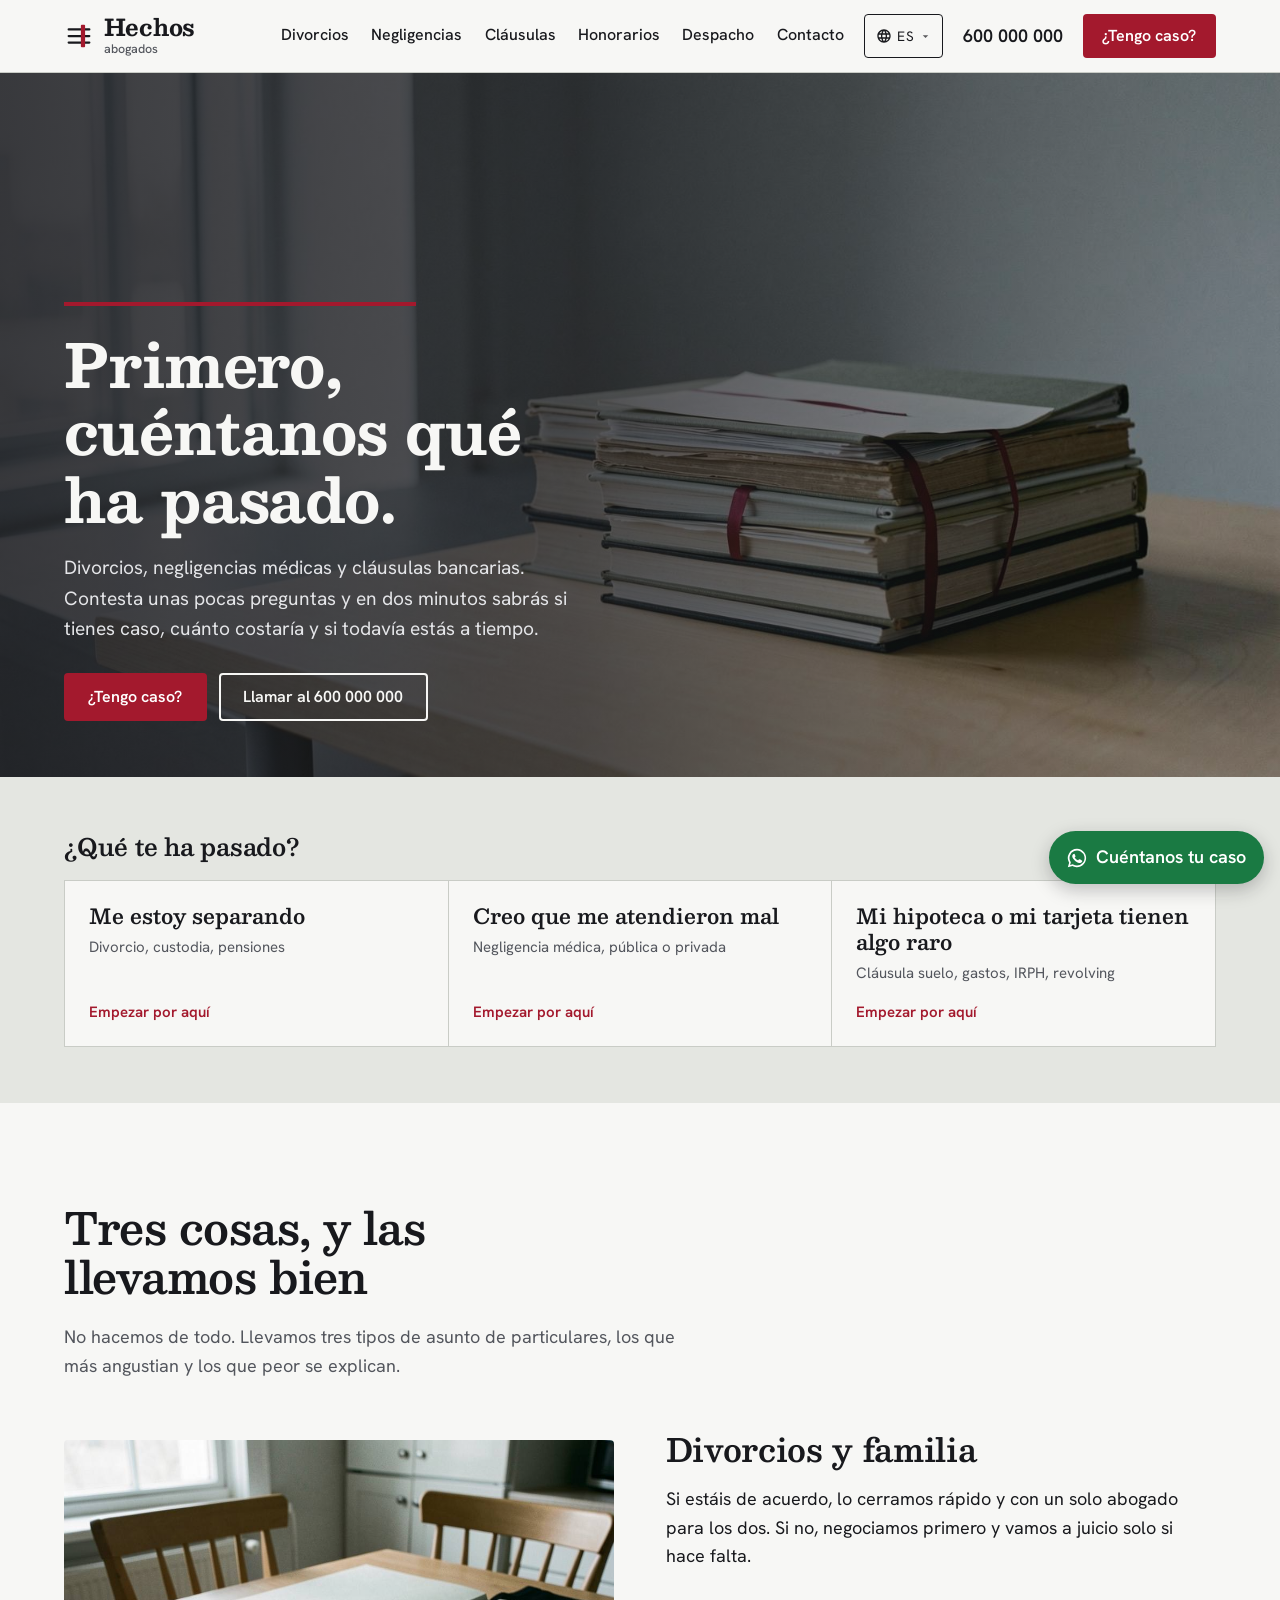
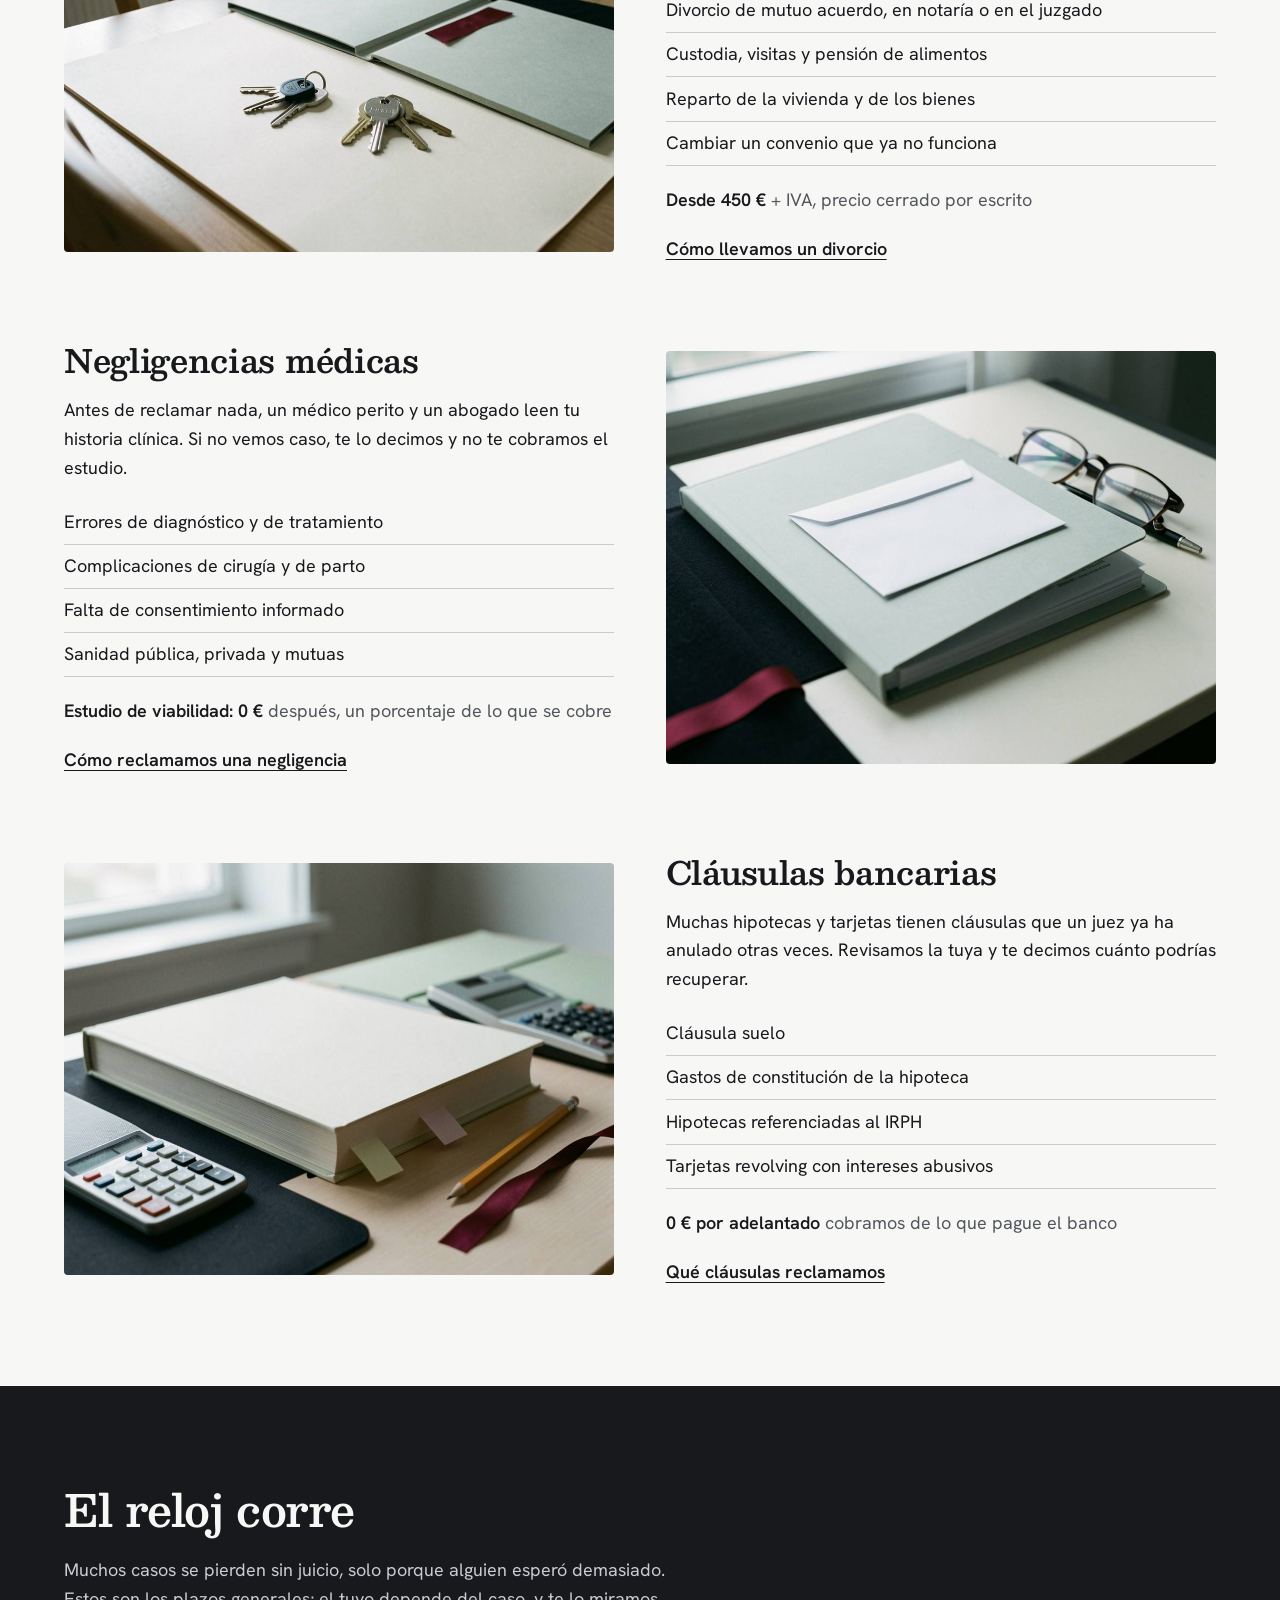
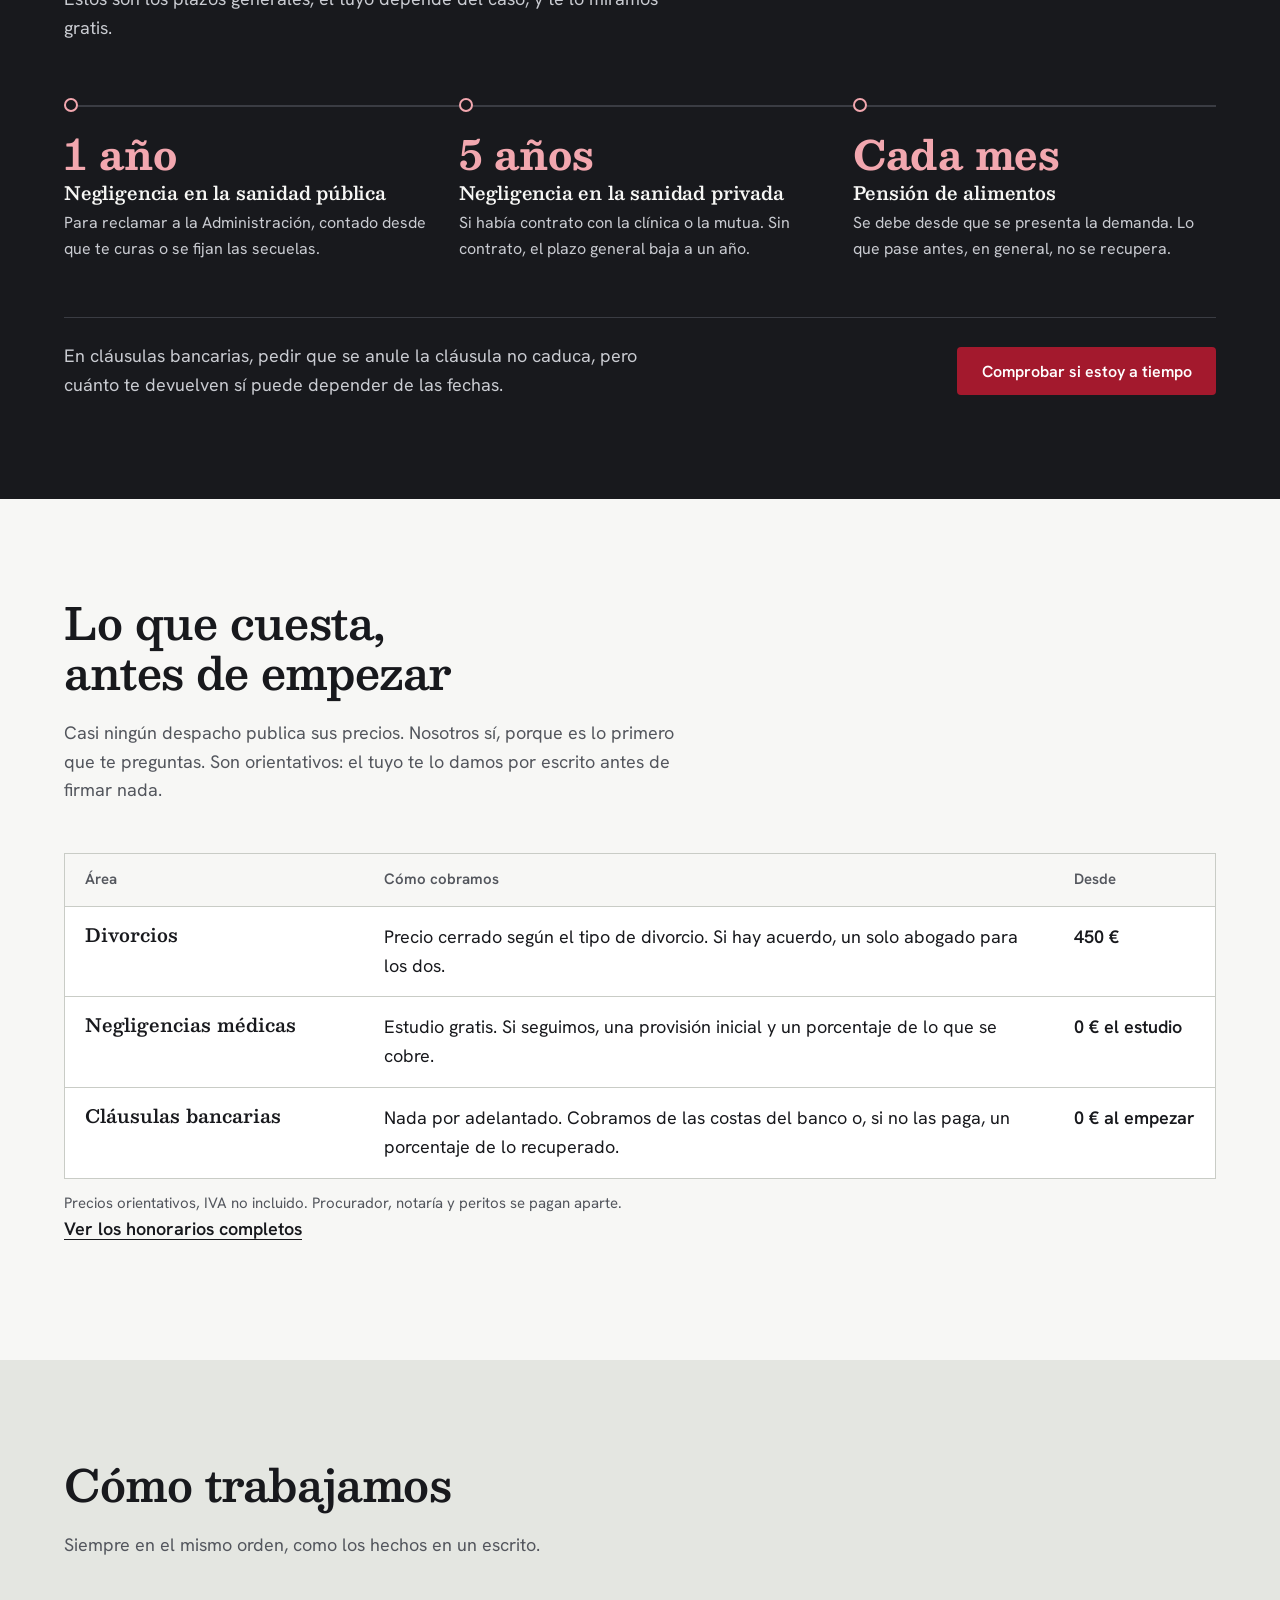
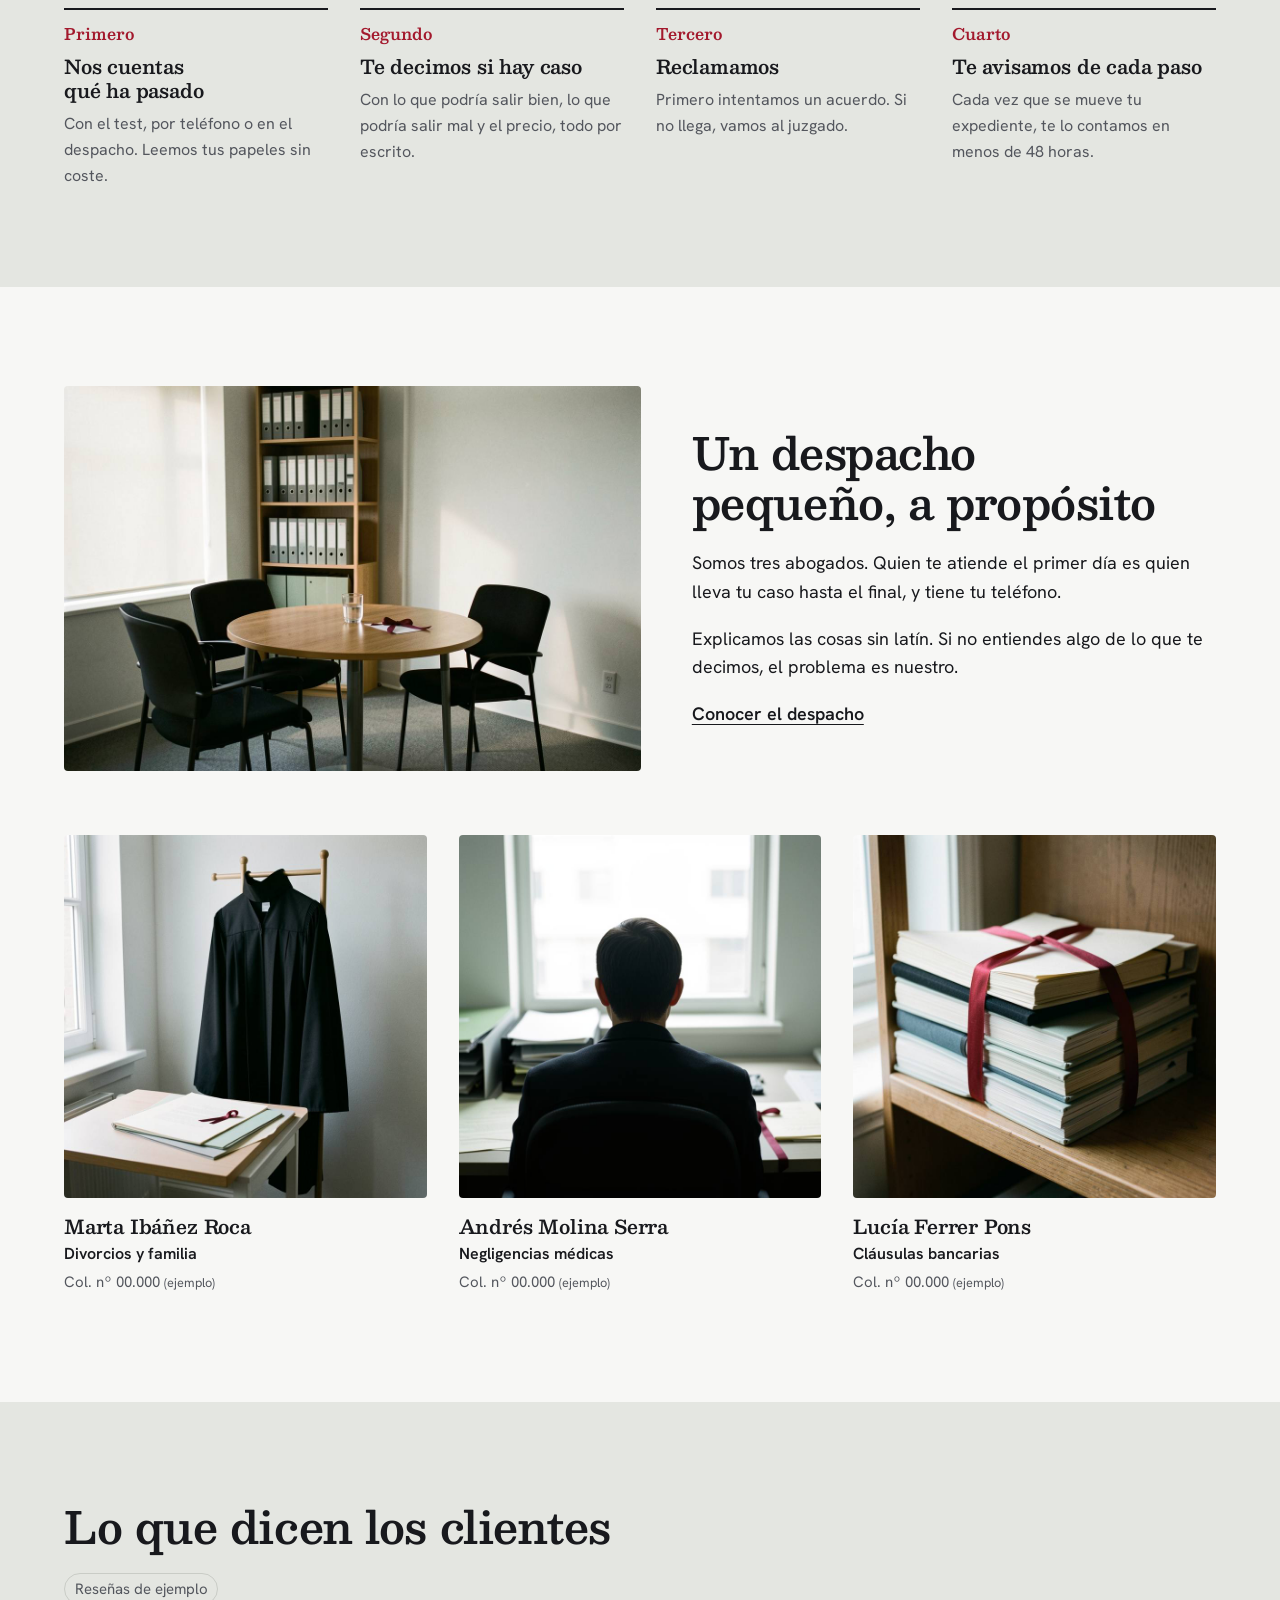
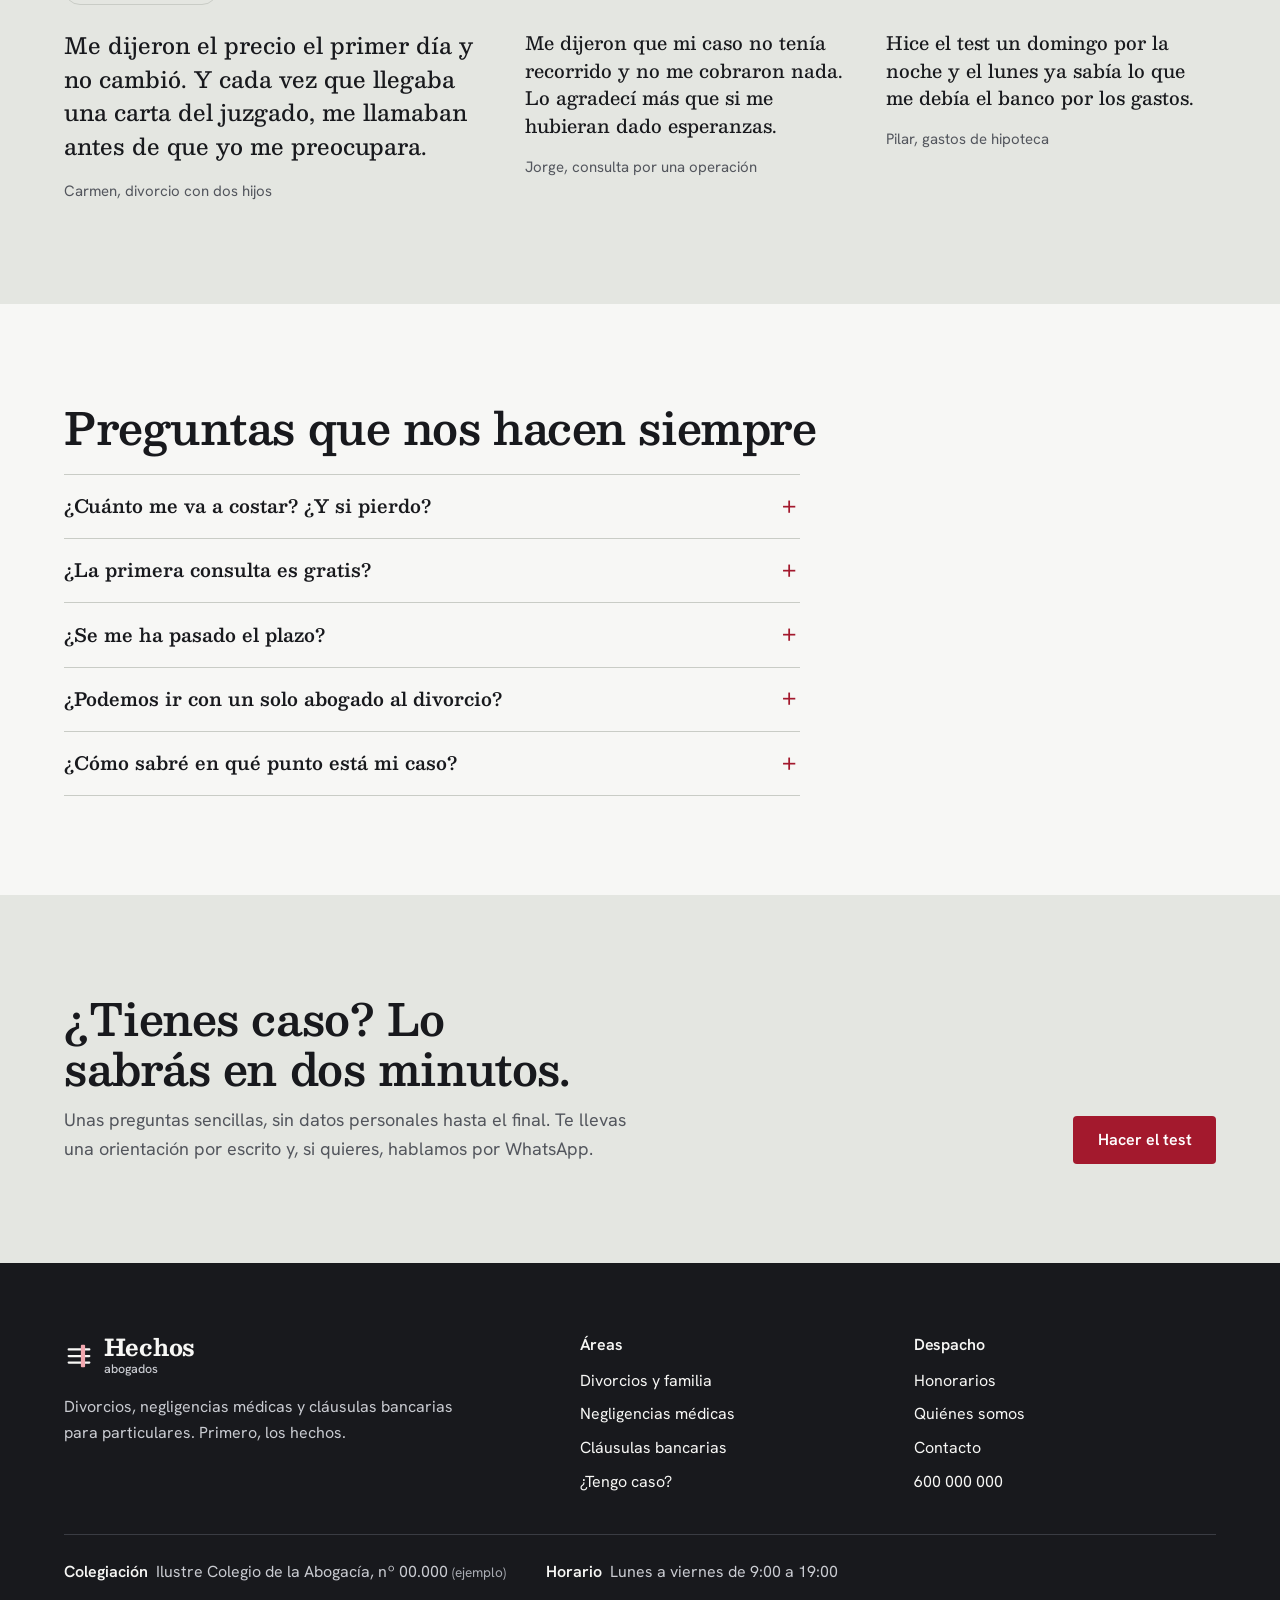
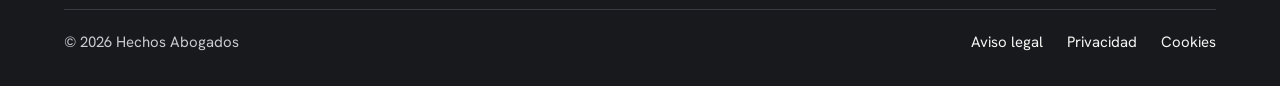
==== index.html @ 4fdc1c1f "Hechos Abogados: web demo d'un despatx d'advocats inventat Divorcis, negligències mèdiques i clàusul" ====
<!DOCTYPE html>
<html lang="es">
<head>
  <meta charset="UTF-8">
  <meta name="viewport" content="width=device-width, initial-scale=1">
  <title>Hechos Abogados · Divorcios, negligencias médicas y cláusulas bancarias</title>
  <meta name="description" content="Despacho de abogados de divorcios, negligencias médicas y cláusulas bancarias. Cuéntanos qué ha pasado y en dos minutos sabrás si tienes caso, cuánto costaría y si estás a tiempo.">
  <!-- Web de demostració: no s'indexa (PLA.md §Honestedat). -->
  <meta name="robots" content="noindex, nofollow">
  <meta name="theme-color" content="#F7F7F5">
  <link rel="icon" href="assets/favicon.svg" type="image/svg+xml">
  <link rel="preload" href="assets/fonts/besley-var.woff2" as="font" type="font/woff2" crossorigin>
  <link rel="preload" href="assets/fonts/hanken-grotesk-var.woff2" as="font" type="font/woff2" crossorigin>
  <link rel="stylesheet" href="css/styles.css">
  <script type="application/ld+json">
  {
    "@context": "https://schema.org",
    "@type": "LegalService",
    "name": "Hechos Abogados",
    "description": "Despacho de abogados de particulares: divorcios y familia, negligencias médicas y cláusulas bancarias.",
    "telephone": "+34600000000",
    "areaServed": { "@type": "Country", "name": "España" },
    "priceRange": "€€",
    "openingHours": ["Mo-Fr 09:00-19:00"],
    "knowsAbout": ["Divorcio", "Derecho de familia", "Negligencia médica", "Cláusula suelo", "Gastos de hipoteca", "IRPH", "Tarjetas revolving"]
  }
  </script>
  <script src="js/i18n.js"></script>
</head>
<body>
  <a class="salta" href="#contenido">Saltar al contenido</a>

  <header class="cap">
    <div class="wrap cap-in">
      <a class="marca" href="index.html" aria-label="Hechos Abogados, inicio">
        <svg viewBox="0 0 32 32" aria-hidden="true"><path d="M5 9h22M5 16h22M5 23h22" stroke="currentColor" stroke-width="2.4" stroke-linecap="round"/><rect x="18" y="4" width="4.5" height="24" rx="1" fill="#A3192D"/></svg>
        <span>Hechos<small>abogados</small></span>
      </a>
      <nav class="nav" id="nav" aria-label="Principal">
        <a href="divorcios.html">Divorcios</a>
        <a href="negligencias-medicas.html">Negligencias</a>
        <a href="clausulas-bancarias.html">Cláusulas</a>
        <a href="honorarios.html">Honorarios</a>
        <a href="despacho.html">Despacho</a>
        <a href="contacto.html">Contacto</a>
      </nav>
      <!-- Desplegable d'idioma (plantilla: <skill web-demo>/assets/i18n/tria-idioma.html).
           NOMÉS existeix si el JS ha arrencat: js/i18n.js posa `te-js` a
           l'<html> des del <head>. -->
      <div class="tria-idioma" data-idioma-tria>
        <button class="tria-idioma-boto" type="button" data-idioma-boto
                aria-expanded="false" aria-haspopup="true"
                aria-label="Idioma de la página">
          <svg viewBox="0 0 24 24" aria-hidden="true" focusable="false"><path d="M12 2C6.48 2 2 6.48 2 12s4.48 10 10 10 10-4.48 10-10S17.52 2 12 2Zm6.93 6h-2.95a15.65 15.65 0 0 0-1.38-3.56A8.03 8.03 0 0 1 18.92 8ZM12 4.04c.83 1.2 1.48 2.53 1.91 3.96h-3.82c.43-1.43 1.08-2.76 1.91-3.96ZM4.26 14a7.85 7.85 0 0 1 0-4h3.38a16.6 16.6 0 0 0-.14 2c0 .68.06 1.34.14 2Zm.82 2h2.95c.32 1.25.78 2.45 1.38 3.56A7.99 7.99 0 0 1 5.08 16Zm2.95-8H5.08a7.99 7.99 0 0 1 4.33-3.56A15.65 15.65 0 0 0 8.03 8ZM12 19.96c-.83-1.2-1.48-2.53-1.91-3.96h3.82c-.43 1.43-1.08 2.76-1.91 3.96ZM14.34 14H9.66c-.09-.66-.16-1.32-.16-2 0-.68.07-1.35.16-2h4.68c.09.65.16 1.32.16 2 0 .68-.07 1.34-.16 2Zm.25 5.56c.6-1.11 1.06-2.31 1.38-3.56h2.95a8.03 8.03 0 0 1-4.33 3.56ZM16.36 14c.08-.66.14-1.32.14-2 0-.68-.06-1.34-.14-2h3.38a7.85 7.85 0 0 1 0 4Z"/></svg>
          <span data-idioma-actual data-sense-traduir>ES</span>
          <svg class="tria-idioma-punta" viewBox="0 0 24 24" aria-hidden="true" focusable="false"><path d="M12 15 6 9h12z"/></svg>
        </button>
        <ul class="tria-idioma-menu" data-idioma-menu data-sense-traduir hidden>
          <li><button type="button" data-idioma-opcio="ca" lang="ca">Català</button></li>
          <li><button type="button" data-idioma-opcio="es" lang="es">Castellano</button></li>
          <li><button type="button" data-idioma-opcio="en" lang="en">English</button></li>
        </ul>
      </div>
      <a class="cap-tel" href="tel:+34600000000">600 000 000</a>
      <a class="btn btn-principal" href="tengo-caso.html">¿Tengo caso?</a>
      <button class="nav-obre" type="button" aria-expanded="false" aria-controls="nav"><span></span><span class="visually-hidden">Menú</span></button>
    </div>
  </header>

  <main id="contenido">

    <section class="hero">
      <img class="hero-img" src="assets/img/hero.jpg" alt="" width="1600" height="896" fetchpriority="high">
      <div class="wrap hero-in">
        <span class="cinta" aria-hidden="true"></span>
        <h1>Primero, cuéntanos qué ha pasado.</h1>
        <p class="hero-sub">Divorcios, negligencias médicas y cláusulas bancarias. Contesta unas pocas preguntas y en dos minutos sabrás si tienes caso, cuánto costaría y si todavía estás a tiempo.</p>
        <div class="botons">
          <a class="btn btn-principal" href="tengo-caso.html">¿Tengo caso?</a>
          <a class="btn btn-clar" href="tel:+34600000000">Llamar al 600 000 000</a>
        </div>
      </div>
    </section>

    <section class="passat" aria-labelledby="t-passat">
      <div class="wrap">
        <h2 id="t-passat">¿Qué te ha pasado?</h2>
        <ul class="passat-llista">
          <li><a href="tengo-caso.html?area=divorcio">
            <span class="passat-frase">Me estoy separando</span>
            <span class="passat-area">Divorcio, custodia, pensiones</span>
            <span class="passat-anar">Empezar por aquí</span>
          </a></li>
          <li><a href="tengo-caso.html?area=negligencia">
            <span class="passat-frase">Creo que me atendieron mal</span>
            <span class="passat-area">Negligencia médica, pública o privada</span>
            <span class="passat-anar">Empezar por aquí</span>
          </a></li>
          <li><a href="tengo-caso.html?area=clausulas">
            <span class="passat-frase">Mi hipoteca o mi tarjeta tienen algo raro</span>
            <span class="passat-area">Cláusula suelo, gastos, IRPH, revolving</span>
            <span class="passat-anar">Empezar por aquí</span>
          </a></li>
        </ul>
      </div>
    </section>

    <section class="seccio" aria-labelledby="t-arees">
      <div class="wrap">
        <div class="intro">
          <h2 id="t-arees">Tres cosas, y las llevamos bien</h2>
          <p>No hacemos de todo. Llevamos tres tipos de asunto de particulares, los que más angustian y los que peor se explican.</p>
        </div>
        <div class="arees">
          <article class="area">
            <div class="area-foto"><img src="assets/img/area-divorcio.jpg" alt="Dos juegos de llaves separados sobre una mesa de cocina" width="1024" height="768" loading="lazy"></div>
            <div>
              <h3>Divorcios y familia</h3>
              <p>Si estáis de acuerdo, lo cerramos rápido y con un solo abogado para los dos. Si no, negociamos primero y vamos a juicio solo si hace falta.</p>
              <ul>
                <li>Divorcio de mutuo acuerdo, en notaría o en el juzgado</li>
                <li>Custodia, visitas y pensión de alimentos</li>
                <li>Reparto de la vivienda y de los bienes</li>
                <li>Cambiar un convenio que ya no funciona</li>
              </ul>
              <p class="desde">Desde 450 € <span>+ IVA, precio cerrado por escrito</span></p>
              <a class="enllac" href="divorcios.html">Cómo llevamos un divorcio</a>
            </div>
          </article>
          <article class="area">
            <div class="area-foto"><img src="assets/img/area-negligencia.jpg" alt="Carpeta de informes médicos cerrada con un sobre del hospital encima" width="1024" height="768" loading="lazy"></div>
            <div>
              <h3>Negligencias médicas</h3>
              <p>Antes de reclamar nada, un médico perito y un abogado leen tu historia clínica. Si no vemos caso, te lo decimos y no te cobramos el estudio.</p>
              <ul>
                <li>Errores de diagnóstico y de tratamiento</li>
                <li>Complicaciones de cirugía y de parto</li>
                <li>Falta de consentimiento informado</li>
                <li>Sanidad pública, privada y mutuas</li>
              </ul>
              <p class="desde">Estudio de viabilidad: 0 € <span>después, un porcentaje de lo que se cobre</span></p>
              <a class="enllac" href="negligencias-medicas.html">Cómo reclamamos una negligencia</a>
            </div>
          </article>
          <article class="area">
            <div class="area-foto"><img src="assets/img/area-clausulas.jpg" alt="Escritura de hipoteca cerrada con marcadores, junto a una calculadora" width="1024" height="768" loading="lazy"></div>
            <div>
              <h3>Cláusulas bancarias</h3>
              <p>Muchas hipotecas y tarjetas tienen cláusulas que un juez ya ha anulado otras veces. Revisamos la tuya y te decimos cuánto podrías recuperar.</p>
              <ul>
                <li>Cláusula suelo</li>
                <li>Gastos de constitución de la hipoteca</li>
                <li>Hipotecas referenciadas al IRPH</li>
                <li>Tarjetas revolving con intereses abusivos</li>
              </ul>
              <p class="desde">0 € por adelantado <span>cobramos de lo que pague el banco</span></p>
              <a class="enllac" href="clausulas-bancarias.html">Qué cláusulas reclamamos</a>
            </div>
          </article>
        </div>
      </div>
    </section>

    <section class="seccio seccio-fosca" aria-labelledby="t-rellotge">
      <div class="wrap">
        <div class="intro">
          <h2 id="t-rellotge">El reloj corre</h2>
          <p>Muchos casos se pierden sin juicio, solo porque alguien esperó demasiado. Estos son los plazos generales; el tuyo depende del caso, y te lo miramos gratis.</p>
        </div>
        <ol class="rellotge">
          <li>
            <span class="termini">1 año</span>
            <h3>Negligencia en la sanidad pública</h3>
            <p>Para reclamar a la Administración, contado desde que te curas o se fijan las secuelas.</p>
          </li>
          <li>
            <span class="termini">5 años</span>
            <h3>Negligencia en la sanidad privada</h3>
            <p>Si había contrato con la clínica o la mutua. Sin contrato, el plazo general baja a un año.</p>
          </li>
          <li>
            <span class="termini">Cada mes</span>
            <h3>Pensión de alimentos</h3>
            <p>Se debe desde que se presenta la demanda. Lo que pase antes, en general, no se recupera.</p>
          </li>
        </ol>
        <div class="rellotge-peu">
          <p>En cláusulas bancarias, pedir que se anule la cláusula no caduca, pero cuánto te devuelven sí puede depender de las fechas.</p>
          <a class="btn btn-principal" href="tengo-caso.html">Comprobar si estoy a tiempo</a>
        </div>
      </div>
    </section>

    <section class="seccio" aria-labelledby="t-honoraris">
      <div class="wrap">
        <div class="intro">
          <h2 id="t-honoraris">Lo que cuesta, antes de empezar</h2>
          <p>Casi ningún despacho publica sus precios. Nosotros sí, porque es lo primero que te preguntas. Son orientativos: el tuyo te lo damos por escrito antes de firmar nada.</p>
        </div>
        <div class="taula-wrap">
          <table class="honoraris">
            <caption>Precios orientativos, IVA no incluido. Procurador, notaría y peritos se pagan aparte.</caption>
            <thead>
              <tr><th scope="col">Área</th><th scope="col">Cómo cobramos</th><th scope="col">Desde</th></tr>
            </thead>
            <tbody>
              <tr><th scope="row">Divorcios</th><td>Precio cerrado según el tipo de divorcio. Si hay acuerdo, un solo abogado para los dos.</td><td class="xifra">450 €</td></tr>
              <tr><th scope="row">Negligencias médicas</th><td>Estudio gratis. Si seguimos, una provisión inicial y un porcentaje de lo que se cobre.</td><td class="xifra">0 € el estudio</td></tr>
              <tr><th scope="row">Cláusulas bancarias</th><td>Nada por adelantado. Cobramos de las costas del banco o, si no las paga, un porcentaje de lo recuperado.</td><td class="xifra">0 € al empezar</td></tr>
            </tbody>
          </table>
        </div>
        <p><a class="enllac" href="honorarios.html">Ver los honorarios completos</a></p>
      </div>
    </section>

    <section class="seccio seccio-lino" aria-labelledby="t-passos">
      <div class="wrap">
        <div class="intro">
          <h2 id="t-passos">Cómo trabajamos</h2>
          <p>Siempre en el mismo orden, como los hechos en un escrito.</p>
        </div>
        <ol class="passos">
          <li><span class="ordinal">Primero</span><h3>Nos cuentas qué ha pasado</h3><p>Con el test, por teléfono o en el despacho. Leemos tus papeles sin coste.</p></li>
          <li><span class="ordinal">Segundo</span><h3>Te decimos si hay caso</h3><p>Con lo que podría salir bien, lo que podría salir mal y el precio, todo por escrito.</p></li>
          <li><span class="ordinal">Tercero</span><h3>Reclamamos</h3><p>Primero intentamos un acuerdo. Si no llega, vamos al juzgado.</p></li>
          <li><span class="ordinal">Cuarto</span><h3>Te avisamos de cada paso</h3><p>Cada vez que se mueve tu expediente, te lo contamos en menos de 48 horas.</p></li>
        </ol>
      </div>
    </section>

    <section class="seccio" aria-labelledby="t-despatx">
      <div class="wrap">
        <div class="despatx">
          <img src="assets/img/despacho.jpg" alt="Sala de reuniones del despacho con una mesa redonda y dos sillas" width="1200" height="800" loading="lazy">
          <div>
            <h2 id="t-despatx">Un despacho pequeño, a propósito</h2>
            <p>Somos tres abogados. Quien te atiende el primer día es quien lleva tu caso hasta el final, y tiene tu teléfono.</p>
            <p>Explicamos las cosas sin latín. Si no entiendes algo de lo que te decimos, el problema es nuestro.</p>
            <a class="enllac" href="despacho.html">Conocer el despacho</a>
          </div>
        </div>
        <ul class="equip">
          <li>
            <img src="assets/img/equipo-1.jpg" alt="Toga negra colgada junto a una ventana" width="800" height="800" loading="lazy">
            <h3>Marta Ibáñez Roca</h3>
            <p class="rol">Divorcios y familia</p>
            <p class="col">Col. nº 00.000 <span class="ex">(ejemplo)</span></p>
          </li>
          <li>
            <img src="assets/img/equipo-2.jpg" alt="Abogado de espaldas leyendo un expediente frente a una ventana" width="800" height="800" loading="lazy">
            <h3>Andrés Molina Serra</h3>
            <p class="rol">Negligencias médicas</p>
            <p class="col">Col. nº 00.000 <span class="ex">(ejemplo)</span></p>
          </li>
          <li>
            <img src="assets/img/equipo-3.jpg" alt="Expedientes atados con cinta roja en una estantería" width="800" height="800" loading="lazy">
            <h3>Lucía Ferrer Pons</h3>
            <p class="rol">Cláusulas bancarias</p>
            <p class="col">Col. nº 00.000 <span class="ex">(ejemplo)</span></p>
          </li>
        </ul>
      </div>
    </section>

    <section class="seccio seccio-lino" aria-labelledby="t-ressenyes">
      <div class="wrap">
        <h2 id="t-ressenyes">Lo que dicen los clientes</h2>
        <span class="etiqueta-ex">Reseñas de ejemplo</span>
        <ul class="ressenyes">
          <li>
            <blockquote>Me dijeron el precio el primer día y no cambió. Y cada vez que llegaba una carta del juzgado, me llamaban antes de que yo me preocupara.</blockquote>
            <cite>Carmen, divorcio con dos hijos</cite>
          </li>
          <li>
            <blockquote>Me dijeron que mi caso no tenía recorrido y no me cobraron nada. Lo agradecí más que si me hubieran dado esperanzas.</blockquote>
            <cite>Jorge, consulta por una operación</cite>
          </li>
          <li>
            <blockquote>Hice el test un domingo por la noche y el lunes ya sabía lo que me debía el banco por los gastos.</blockquote>
            <cite>Pilar, gastos de hipoteca</cite>
          </li>
        </ul>
      </div>
    </section>

    <section class="seccio" aria-labelledby="t-faq">
      <div class="wrap">
        <h2 id="t-faq">Preguntas que nos hacen siempre</h2>
        <div class="faq">
          <details>
            <summary>¿Cuánto me va a costar? ¿Y si pierdo?</summary>
            <div><p>Antes de empezar te damos el precio por escrito. En divorcios es un precio cerrado. En negligencias y cláusulas cobramos sobre todo si se gana; si se pierde, te decimos desde el primer día qué gastos podrían quedar a tu cargo, como las costas del otro.</p></div>
          </details>
          <details>
            <summary>¿La primera consulta es gratis?</summary>
            <div><p>Sí. Leer tu caso y decirte si lo vemos no cuesta nada, ni por teléfono ni en el despacho.</p></div>
          </details>
          <details>
            <summary>¿Se me ha pasado el plazo?</summary>
            <div><p>Puede que no. Los plazos dependen de cuándo pasó, de si fue en la sanidad pública o privada y de otras fechas. El test te da una primera idea; nosotros lo confirmamos con tus papeles.</p></div>
          </details>
          <details>
            <summary>¿Podemos ir con un solo abogado al divorcio?</summary>
            <div><p>Sí, si estáis de acuerdo en todo. Es más barato y más rápido. Si en algún momento dejáis de estar de acuerdo, cada uno tendrá que buscar su propio abogado.</p></div>
          </details>
          <details>
            <summary>¿Cómo sabré en qué punto está mi caso?</summary>
            <div><p>Porque te lo contamos nosotros. Cada vez que el expediente se mueve, te escribimos en menos de 48 horas explicando qué significa y qué viene después.</p></div>
          </details>
        </div>
      </div>
    </section>

    <section class="seccio seccio-lino cta-final" aria-labelledby="t-cta">
      <div class="wrap">
        <div>
          <h2 id="t-cta">¿Tienes caso? Lo sabrás en dos minutos.</h2>
          <p>Unas preguntas sencillas, sin datos personales hasta el final. Te llevas una orientación por escrito y, si quieres, hablamos por WhatsApp.</p>
        </div>
        <a class="btn btn-principal" href="tengo-caso.html">Hacer el test</a>
      </div>
    </section>

  </main>

  <footer class="peu">
    <div class="wrap">
      <div class="peu-dalt">
        <div>
          <a class="marca" href="index.html" aria-label="Hechos Abogados, inicio">
            <svg viewBox="0 0 32 32" aria-hidden="true"><path d="M5 9h22M5 16h22M5 23h22" stroke="currentColor" stroke-width="2.4" stroke-linecap="round"/><rect x="18" y="4" width="4.5" height="24" rx="1" fill="#F2A7AF"/></svg>
            <span>Hechos<small>abogados</small></span>
          </a>
          <p>Divorcios, negligencias médicas y cláusulas bancarias para particulares. Primero, los hechos.</p>
        </div>
        <div>
          <h2>Áreas</h2>
          <ul>
            <li><a href="divorcios.html">Divorcios y familia</a></li>
            <li><a href="negligencias-medicas.html">Negligencias médicas</a></li>
            <li><a href="clausulas-bancarias.html">Cláusulas bancarias</a></li>
            <li><a href="tengo-caso.html">¿Tengo caso?</a></li>
          </ul>
        </div>
        <div>
          <h2>Despacho</h2>
          <ul>
            <li><a href="honorarios.html">Honorarios</a></li>
            <li><a href="despacho.html">Quiénes somos</a></li>
            <li><a href="contacto.html">Contacto</a></li>
            <li><a href="tel:+34600000000">600 000 000</a></li>
          </ul>
        </div>
      </div>
      <dl class="peu-dades">
        <div><dt>Colegiación</dt><dd>Ilustre Colegio de la Abogacía, nº 00.000 <span class="ex">(ejemplo)</span></dd></div>
        <div><dt>Horario</dt><dd>Lunes a viernes de 9:00 a 19:00</dd></div>
      </dl>
      <div class="peu-baix">
        <span>© 2026 Hechos Abogados</span>
        <a href="aviso-legal.html">Aviso legal</a>
        <a href="privacidad.html">Privacidad</a>
        <a href="cookies.html">Cookies</a>
      </div>
    </div>
  </footer>

  <a class="wa-flota" href="tengo-caso.html" aria-label="Cuéntanos tu caso y seguimos por WhatsApp">
    <svg viewBox="0 0 24 24" aria-hidden="true"><path fill="currentColor" d="M12 2a10 10 0 0 0-8.6 15.1L2 22l5-1.3A10 10 0 1 0 12 2Zm0 18.2a8.2 8.2 0 0 1-4.2-1.2l-.3-.2-3 .8.8-2.9-.2-.3A8.2 8.2 0 1 1 12 20.2Zm4.5-6.1c-.2-.1-1.5-.7-1.7-.8s-.4-.1-.6.1-.7.8-.8 1-.3.2-.5.1a6.7 6.7 0 0 1-3.3-2.9c-.3-.4.3-.4.7-1.3a.5.5 0 0 0 0-.5l-.8-1.9c-.2-.5-.4-.4-.6-.4h-.5a1 1 0 0 0-.7.3 3 3 0 0 0-.9 2.2 5.2 5.2 0 0 0 1.1 2.8 11.9 11.9 0 0 0 4.6 4c1.7.7 2.4.8 3.2.7a2.8 2.8 0 0 0 1.8-1.3 2.3 2.3 0 0 0 .2-1.3c-.1-.1-.3-.2-.5-.3Z"/></svg>
    <span>Cuéntanos tu caso</span>
  </a>

  <script src="js/traduccions.js" defer></script>
  <script src="js/main.js" defer></script>
</body>
</html>
---- css/styles.css ----
/* =========================================================================
   HECHOS ABOGADOS — estils comuns (web demo, negoci inventat)
   Paleta «balduque sobre papel de oficio» (PLA.md): un sol accent, el
   vermell del balduc, i només on hi ha acció o un termini.
   ========================================================================= */

@font-face {
  font-family: 'Besley';
  src: url('../assets/fonts/besley-var.woff2') format('woff2');
  font-weight: 400 900;
  font-display: swap;
}
@font-face {
  font-family: 'Hanken Grotesk';
  src: url('../assets/fonts/hanken-grotesk-var.woff2') format('woff2');
  font-weight: 100 900;
  font-display: swap;
}

:root {
  --papel: #F7F7F5;
  --blanc: #FFFFFF;
  --lino: #E4E6E1;
  --toga: #18191D;
  --pizarra: #53565D;
  --balduque: #A3192D;
  --balduque-fosc: #80111F;
  --balduque-clar: #F2A7AF;
  --filete: #C9CCC6;
  --whatsapp: #1A7A43;

  --f-titol: 'Besley', Georgia, serif;
  --f-text: 'Hanken Grotesk', system-ui, sans-serif;

  --t-cos: 1.125rem;
  --t-petit: 0.9375rem;
  --t-h3: 1.4rem;
  --t-h2: clamp(1.9rem, 1.3rem + 2.2vw, 2.75rem);
  --t-h1: clamp(2.35rem, 1.4rem + 3.6vw, 3.75rem);

  --ample: 72rem;
  --gutter: clamp(1rem, 4vw, 2rem);
  --seccio: clamp(4rem, 3rem + 4vw, 7rem);
  --radi: 4px;
  --cap-alt: 4.5rem;
}

*, *::before, *::after { box-sizing: border-box; }
html { -webkit-text-size-adjust: 100%; scroll-padding-top: calc(var(--cap-alt) + 1rem); }
body {
  margin: 0;
  background: var(--papel);
  color: var(--toga);
  font-family: var(--f-text);
  font-size: var(--t-cos);
  line-height: 1.6;
  font-variant-numeric: tabular-nums;
}
img { display: block; max-width: 100%; height: auto; }
a { color: inherit; }
p { margin: 0 0 1em; }
h1, h2, h3 {
  font-family: var(--f-titol);
  font-weight: 600;
  line-height: 1.12;
  margin: 0 0 0.5em;
  text-wrap: balance;
  letter-spacing: -0.01em;
}
h1 { font-size: var(--t-h1); font-weight: 700; }
h2 { font-size: var(--t-h2); }
h3 { font-size: var(--t-h3); line-height: 1.25; }
ul { padding-left: 1.2em; }

:focus-visible { outline: 3px solid var(--balduque); outline-offset: 3px; border-radius: 2px; }
.visually-hidden {
  position: absolute; width: 1px; height: 1px; padding: 0; margin: -1px;
  overflow: hidden; clip: rect(0 0 0 0); white-space: nowrap; border: 0;
}
.salta { position: absolute; left: -999px; top: 0; z-index: 100; background: var(--toga); color: var(--papel); padding: 0.75rem 1rem; }
.salta:focus { left: 1rem; }

.wrap { width: min(100% - 2 * var(--gutter), var(--ample)); margin-inline: auto; }
.seccio { padding-block: var(--seccio); }
.seccio-lino { background: var(--lino); }
.seccio-fosca { background: var(--toga); color: var(--papel); }
.intro { max-width: 40rem; margin-bottom: clamp(2rem, 4vw, 3rem); }
.intro p { color: var(--pizarra); }
.seccio-fosca .intro p { color: #C9CBD1; }
.text { max-width: 38rem; }
.nota { font-size: var(--t-petit); color: var(--pizarra); }
.ex { font-size: 0.85em; color: var(--pizarra); font-style: normal; white-space: nowrap; }

/* ── Botons ─────────────────────────────────────────────────────────── */
.btn {
  display: inline-flex; align-items: center; justify-content: center; gap: 0.5rem;
  min-height: 3rem; padding: 0.75rem 1.4rem;
  border: 2px solid transparent; border-radius: var(--radi);
  font: 600 1rem/1.2 var(--f-text); text-decoration: none; cursor: pointer;
  transition: background-color .15s, border-color .15s, color .15s;
}
.btn-principal { background: var(--balduque); color: var(--blanc); }
.btn-principal:hover { background: var(--balduque-fosc); }
.btn-linia { border-color: currentColor; color: var(--toga); background: transparent; }
.btn-linia:hover { background: var(--toga); color: var(--papel); border-color: var(--toga); }
.btn-clar { border-color: var(--papel); color: var(--papel); background: transparent; }
.btn-clar:hover { background: var(--papel); color: var(--toga); }
.btn-wa { background: var(--whatsapp); color: var(--blanc); }
.btn-wa:hover { background: #135C32; }
.botons { display: flex; flex-wrap: wrap; gap: 0.75rem; align-items: center; }
.enllac { font-weight: 600; text-underline-offset: 0.2em; }

/* ── Capçalera ──────────────────────────────────────────────────────── */
.cap {
  position: sticky; top: 0; z-index: 50;
  background: var(--papel);
  border-bottom: 1px solid var(--filete);
}
.cap-in { display: flex; align-items: center; gap: 1.25rem; min-height: var(--cap-alt); }
.marca { display: inline-flex; align-items: center; gap: 0.6rem; text-decoration: none; margin-right: auto; }
.marca svg { width: 30px; height: 30px; flex: none; }
.marca span { font: 700 1.45rem/1 var(--f-titol); letter-spacing: -0.01em; }
.marca small { display: block; font: 500 0.78rem/1.3 var(--f-text); letter-spacing: 0.01em; color: var(--pizarra); margin-top: 0.15rem; }
.nav { display: flex; gap: 1.4rem; }
.nav a { text-decoration: none; font-weight: 500; font-size: 1rem; white-space: nowrap; padding-block: 0.4rem; border-bottom: 2px solid transparent; }
.nav a:hover, .nav a[aria-current="page"] { border-bottom-color: var(--balduque); }
.cap-tel { font-weight: 600; text-decoration: none; white-space: nowrap; }
.cap .btn { min-height: 2.75rem; padding: 0.55rem 1.1rem; }
.nav-obre { display: none; }

@media (max-width: 1080px) {
  .cap-tel { display: none; }
  .nav { gap: 1rem; }
}
@media (max-width: 900px) {
  .nav-obre {
    display: inline-flex; align-items: center; justify-content: center;
    width: 2.75rem; height: 2.75rem; border: 1px solid var(--filete); border-radius: var(--radi);
    background: transparent; cursor: pointer; order: 5;
  }
  .nav-obre > span:first-child, .nav-obre > span:first-child::before, .nav-obre > span:first-child::after {
    display: block; width: 18px; height: 2px; background: var(--toga); position: relative;
  }
  .nav-obre > span:first-child::before, .nav-obre > span:first-child::after { content: ''; position: absolute; left: 0; }
  .nav-obre > span:first-child::before { top: -6px; }
  .nav-obre > span:first-child::after { top: 6px; }
  .nav {
    display: none; position: absolute; top: 100%; left: 0; right: 0;
    flex-direction: column; gap: 0; padding: 0.5rem var(--gutter) 1.25rem;
    background: var(--papel); border-bottom: 1px solid var(--filete);
  }
  .nav.obert { display: flex; }
  .nav a { padding-block: 0.85rem; border-bottom: 1px solid var(--lino); }
  .nav a[aria-current="page"] { color: var(--balduque); border-bottom-color: var(--lino); }
}
@media (max-width: 520px) {
  .cap-in { gap: 0.5rem; }
  .marca small { display: none; }
  .cap .btn { padding-inline: 0.7rem; font-size: 0.9375rem; white-space: nowrap; }
}
@media (max-width: 420px) {
  .marca svg { display: none; }
  .marca span { font-size: 1.3rem; }
  /* En català i anglès el botó és més llarg: parteix en dues línies abans
     que amagar l'acció principal (lliçó de Trazo). */
  .cap .btn { white-space: normal; max-width: 7.4rem; line-height: 1.1; padding: 0.35rem 0.6rem; font-size: 0.875rem; }
}

/* ── Hero amb foto ──────────────────────────────────────────────────── */
.hero {
  position: relative; isolation: isolate; color: var(--papel);
  background: var(--toga);
  min-height: min(44rem, calc(100svh - var(--cap-alt)));
  display: flex; align-items: flex-end;
}
.hero::before {
  /* Vel calculat per a una foto blanca (pitjor cas): el text sobre el
     72 % de toga fa ≥ 7:1. */
  content: ''; position: absolute; inset: 0; z-index: -1;
  background: linear-gradient(90deg, rgba(24,25,29,.86) 0%, rgba(24,25,29,.72) 45%, rgba(24,25,29,.25) 100%);
}
/* Foto de capçalera opcional: <img class="hero-img"> com a primer fill; sense foto, color pla. */
.hero-img { position: absolute; inset: 0; z-index: -2; width: 100%; height: 100%; object-fit: cover; }
.hero-in { padding-block: clamp(3rem, 8vw, 6rem); }
.hero h1 { max-width: 15ch; margin-bottom: 0.35em; }
.hero-sub { max-width: 34rem; font-size: 1.2rem; color: #E4E5E8; }
.hero .botons { margin-top: 1.75rem; }
/* La cinta de balduc: es dibuixa un sol cop en carregar */
.cinta { display: block; height: 4px; width: min(22rem, 70%); background: var(--balduque); margin: 0 0 1.5rem; transform-origin: left; }
@media (prefers-reduced-motion: no-preference) {
  .cinta { animation: cinta 0.9s 0.2s cubic-bezier(.3,.7,.2,1) both; }
  @keyframes cinta { from { transform: scaleX(0); } to { transform: scaleX(1); } }
}
.hero-compacte { min-height: 0; }
.hero-compacte /* Foto de capçalera opcional: <img class="hero-img"> com a primer fill; sense foto, color pla. */
.hero-img { position: absolute; inset: 0; z-index: -2; width: 100%; height: 100%; object-fit: cover; }
.hero-in { padding-block: clamp(3.5rem, 8vw, 5.5rem) clamp(2.5rem, 5vw, 3.5rem); }
.hero-compacte h1 { max-width: 20ch; }
@media (max-width: 640px) {
  .hero::before { background: linear-gradient(0deg, rgba(24,25,29,.9) 0%, rgba(24,25,29,.78) 60%, rgba(24,25,29,.55) 100%); }
  .hero-sub { font-size: 1.075rem; }
  .hero .btn { flex: 1 1 100%; }
}

/* ── «¿Qué te ha pasado?» — accessos a l'eina ───────────────────────── */
.passat { background: var(--lino); padding-block: clamp(2.5rem, 5vw, 3.5rem); }
.passat h2 { font-size: 1.5rem; margin-bottom: 1.25rem; }
.passat-llista { list-style: none; padding: 0; margin: 0; display: grid; grid-template-columns: repeat(3, 1fr); gap: 1px; background: var(--filete); border: 1px solid var(--filete); }
.passat-llista a {
  display: flex; flex-direction: column; gap: 0.35rem; height: 100%;
  padding: 1.4rem 1.5rem; background: var(--papel); text-decoration: none;
  transition: background-color .15s;
}
.passat-llista a:hover { background: var(--blanc); }
.passat-llista a:hover .passat-frase { text-decoration: underline; text-decoration-color: var(--balduque); text-underline-offset: 0.2em; }
.passat-frase { font: 600 1.3rem/1.25 var(--f-titol); }
.passat-area { font-size: var(--t-petit); color: var(--pizarra); }
.passat-anar { margin-top: auto; padding-top: 0.6rem; font-weight: 600; font-size: var(--t-petit); color: var(--balduque); }
@media (max-width: 760px) { .passat-llista { grid-template-columns: 1fr; } }

/* ── Àrees: files alternes foto/text ────────────────────────────────── */
.arees { display: grid; gap: clamp(3rem, 6vw, 5rem); }
.area { display: grid; grid-template-columns: 1fr 1fr; gap: clamp(1.5rem, 4vw, 4rem); align-items: center; }
.area:nth-child(even) .area-foto { order: 2; }
.area-foto img { width: 100%; aspect-ratio: 4 / 3; object-fit: cover; border-radius: var(--radi); }
.area h3 { font-size: clamp(1.5rem, 1.2rem + 1vw, 2rem); }
.area ul { margin: 0 0 1.25rem; padding: 0; list-style: none; }
.area li { padding: 0.45rem 0; border-bottom: 1px solid var(--filete); }
.desde { font-weight: 600; margin-bottom: 1.25rem; }
.desde span { font-weight: 400; color: var(--pizarra); }
@media (max-width: 760px) {
  .area { grid-template-columns: 1fr; }
  .area:nth-child(even) .area-foto { order: 0; }
}

/* ── «El reloj corre» — línia de terminis ───────────────────────────── */
.rellotge { position: relative; list-style: none; margin: 0; padding: 2.75rem 0 0; display: grid; grid-template-columns: repeat(3, 1fr); gap: 2rem; }
.rellotge::before { content: ''; position: absolute; top: 0.9rem; left: 0; right: 0; height: 2px; background: #3A3C43; }
.rellotge li { position: relative; }
.rellotge li::before { content: ''; position: absolute; top: -2.25rem; left: 0; width: 14px; height: 14px; border-radius: 50%; background: var(--toga); border: 2px solid var(--balduque-clar); }
.termini { display: block; font: 700 clamp(1.8rem, 1.4rem + 1.4vw, 2.5rem)/1 var(--f-titol); color: var(--balduque-clar); margin-bottom: 0.4rem; }
.rellotge h3 { font-size: 1.15rem; margin-bottom: 0.4rem; color: var(--papel); }
.rellotge p { color: #C9CBD1; font-size: 1rem; }
.rellotge-peu { margin-top: 2.5rem; padding-top: 1.5rem; border-top: 1px solid #3A3C43; display: flex; flex-wrap: wrap; gap: 1rem 2rem; align-items: center; justify-content: space-between; }
.rellotge-peu p { margin: 0; color: #C9CBD1; max-width: 36rem; }
@media (max-width: 760px) {
  .rellotge { grid-template-columns: 1fr; padding: 0 0 0 2rem; }
  .rellotge::before { top: 0; bottom: 0; left: 6px; right: auto; width: 2px; height: auto; }
  .rellotge li::before { top: 0.35rem; left: -2rem; }
}

/* ── Honoraris (taula resum) ────────────────────────────────────────── */
.taula-wrap { overflow-x: auto; }
.honoraris { width: 100%; border-collapse: collapse; background: var(--blanc); border: 1px solid var(--filete); }
.honoraris caption { text-align: left; font-size: var(--t-petit); color: var(--pizarra); caption-side: bottom; padding-top: 0.75rem; }
.honoraris th, .honoraris td { text-align: left; vertical-align: top; padding: 1rem 1.25rem; border-bottom: 1px solid var(--filete); }
.honoraris thead th { font: 600 var(--t-petit)/1.3 var(--f-text); color: var(--pizarra); background: var(--papel); }
.honoraris tbody th { font: 600 1.15rem/1.3 var(--f-titol); width: 26%; }
.honoraris .xifra { font-weight: 600; white-space: nowrap; }
@media (max-width: 640px) {
  .honoraris, .honoraris tbody, .honoraris caption { display: block; }
  .honoraris caption { padding: 0.75rem 1rem 0.5rem; }
  .honoraris thead { display: none; }
  .honoraris tr { display: block; border-bottom: 1px solid var(--filete); padding: 0.75rem 0; }
  .honoraris th, .honoraris td, .honoraris tbody th { display: block; border: 0; padding: 0.3rem 1rem; width: auto; }
}

/* ── Passos (seqüència real: així es numeren els fets en un escrit) ─── */
.passos { list-style: none; margin: 0; padding: 0; display: grid; grid-template-columns: repeat(4, 1fr); gap: 2rem; counter-reset: pas; }
.passos li { border-top: 2px solid var(--toga); padding-top: 1rem; }
.ordinal { display: block; font: 600 1rem/1 var(--f-titol); color: var(--balduque); margin-bottom: 0.75rem; }
.passos h3 { font-size: 1.2rem; }
.passos p { color: var(--pizarra); font-size: 1rem; margin: 0; }
@media (max-width: 900px) { .passos { grid-template-columns: 1fr 1fr; } }
@media (max-width: 560px) { .passos { grid-template-columns: 1fr; } }

/* ── Despatx i equip ────────────────────────────────────────────────── */
.despatx { display: grid; grid-template-columns: 1.1fr 1fr; gap: clamp(1.5rem, 4vw, 4rem); align-items: center; }
.despatx img { width: 100%; aspect-ratio: 3 / 2; object-fit: cover; border-radius: var(--radi); }
.equip { list-style: none; margin: clamp(2.5rem, 5vw, 4rem) 0 0; padding: 0; display: grid; grid-template-columns: repeat(3, 1fr); gap: 2rem; }
.equip img { width: 100%; aspect-ratio: 1; object-fit: cover; border-radius: var(--radi); margin-bottom: 1rem; }
.equip h3 { font-size: 1.2rem; margin-bottom: 0.2rem; }
.equip .rol { font-weight: 600; margin-bottom: 0.2rem; }
.equip .col { font-size: var(--t-petit); color: var(--pizarra); margin-bottom: 0.6rem; }
.equip p { font-size: 1rem; }
@media (max-width: 860px) {
  .despatx { grid-template-columns: 1fr; }
  .equip { grid-template-columns: 1fr; max-width: 26rem; }
  .equip li { display: grid; grid-template-columns: 7rem 1fr; gap: 0 1rem; }
  .equip img { grid-row: span 4; margin: 0; }
}

/* ── Ressenyes d'exemple ────────────────────────────────────────────── */
.ressenyes { list-style: none; margin: 0; padding: 0; display: grid; grid-template-columns: 1.3fr 1fr 1fr; gap: 2rem; }
.ressenyes li { margin: 0; }
.ressenyes blockquote { margin: 0 0 0.75rem; font: 500 1.15rem/1.5 var(--f-titol); }
.ressenyes li:first-child blockquote { font-size: 1.4rem; }
.ressenyes cite { font-style: normal; font-size: var(--t-petit); color: var(--pizarra); }
.etiqueta-ex { display: inline-block; font-size: var(--t-petit); padding: 0.2rem 0.6rem; border: 1px solid var(--filete); border-radius: 99px; color: var(--pizarra); margin-bottom: 1.5rem; }
@media (max-width: 860px) { .ressenyes { grid-template-columns: 1fr; } }

/* ── FAQ ────────────────────────────────────────────────────────────── */
.faq { max-width: 46rem; border-top: 1px solid var(--filete); }
.faq details { border-bottom: 1px solid var(--filete); }
.faq summary {
  cursor: pointer; list-style: none; padding: 1.2rem 2.5rem 1.2rem 0; position: relative;
  font: 600 1.15rem/1.35 var(--f-titol);
}
.faq summary::-webkit-details-marker { display: none; }
.faq summary::after { content: '+'; position: absolute; right: 0.25rem; top: 1.05rem; font: 400 1.6rem/1 var(--f-text); color: var(--balduque); }
.faq details[open] summary::after { content: '−'; }
.faq details > div { padding: 0 0 1.25rem; color: var(--pizarra); max-width: 40rem; }
.faq details > div p:last-child { margin: 0; }

/* ── CTA final ──────────────────────────────────────────────────────── */
.cta-final { text-align: left; }
.cta-final .wrap { display: grid; grid-template-columns: 1fr auto; gap: 2rem; align-items: end; }
.cta-final h2 { max-width: 20ch; margin-bottom: 0.3em; }
.cta-final p { margin: 0; color: var(--pizarra); max-width: 36rem; }
@media (max-width: 760px) { .cta-final .wrap { grid-template-columns: 1fr; } }

/* ── Blocs de pàgina interior ───────────────────────────────────────── */
.dues-col { display: grid; grid-template-columns: 1fr 1fr; gap: clamp(1.5rem, 4vw, 4rem); align-items: start; }
@media (max-width: 760px) { .dues-col { grid-template-columns: 1fr; } }
.llista-filets { list-style: none; margin: 0; padding: 0; border-top: 1px solid var(--filete); }
.llista-filets li { padding: 1rem 0; border-bottom: 1px solid var(--filete); }
.llista-filets strong { display: block; font-family: var(--f-titol); font-size: 1.15rem; font-weight: 600; }
.avis-termini { border-left: 4px solid var(--balduque); background: var(--blanc); padding: 1.25rem 1.5rem; max-width: 46rem; }
.avis-termini p:last-child { margin: 0; }
.cas-exemple { background: var(--blanc); border: 1px solid var(--filete); padding: clamp(1.5rem, 3vw, 2.25rem); max-width: 46rem; }
.cas-exemple .etiqueta-ex { margin-bottom: 1rem; }
.tambe { list-style: none; margin: 0; padding: 0; display: flex; flex-wrap: wrap; gap: 0.75rem; }
.tambe a { display: inline-block; padding: 0.6rem 1rem; border: 1px solid var(--filete); border-radius: var(--radi); text-decoration: none; font-weight: 500; background: var(--blanc); }
.tambe a:hover { border-color: var(--toga); }

/* ── Formulari ──────────────────────────────────────────────────────── */
.form { display: grid; gap: 1.1rem; max-width: 34rem; }
.camp label { display: block; font-weight: 600; margin-bottom: 0.35rem; }
.camp input, .camp select, .camp textarea {
  width: 100%; font: 400 1rem/1.4 var(--f-text); color: var(--toga);
  padding: 0.8rem 0.9rem; border: 1px solid #8C9097; border-radius: var(--radi); background: var(--blanc);
}
.camp textarea { min-height: 8rem; resize: vertical; }
.camp input:focus, .camp select:focus, .camp textarea:focus { outline: 3px solid var(--balduque); outline-offset: 1px; border-color: var(--toga); }
.camp [aria-invalid="true"] { border-color: var(--balduque); }
.camp-error { display: block; color: var(--balduque); font-size: var(--t-petit); min-height: 0; margin-top: 0.3rem; }
.camp-error:empty { display: none; }
.form-estat { padding: 1rem 1.2rem; border-radius: var(--radi); background: var(--blanc); border-left: 4px solid var(--whatsapp); }
.form-estat[data-tipus="error"] { border-left-color: var(--balduque); }
.casella { display: flex; gap: 0.6rem; align-items: flex-start; font-size: var(--t-petit); }
.casella input { width: 1.2rem; height: 1.2rem; margin-top: 0.2rem; accent-color: var(--balduque); flex: none; }

/* ── Peu ────────────────────────────────────────────────────────────── */
.peu { background: var(--toga); color: #C9CBD1; padding-block: clamp(3rem, 6vw, 4.5rem) 2rem; font-size: 1rem; }
.peu a { color: var(--papel); text-decoration: none; }
.peu a:hover { text-decoration: underline; }
.peu .marca span { color: var(--papel); }
.peu .marca small { color: #C9CBD1; }
.peu-dalt { display: grid; grid-template-columns: 1.6fr 1fr 1fr; gap: 2rem; padding-bottom: 2.5rem; border-bottom: 1px solid #3A3C43; }
.peu-dalt p { margin-top: 1rem; max-width: 26rem; }
.peu h2 { font: 600 1rem/1.3 var(--f-text); color: var(--papel); margin-bottom: 0.75rem; }
.peu ul { list-style: none; padding: 0; margin: 0; display: grid; gap: 0.5rem; }
.peu-dades { display: flex; flex-wrap: wrap; gap: 0.5rem 2.5rem; margin: 1.5rem 0; }
.peu-dades div { display: flex; gap: 0.5rem; }
.peu-dades dt { color: var(--papel); font-weight: 600; }
.peu-dades dd { margin: 0; }
.peu .ex { color: #A9ACB3; }
.peu-baix { display: flex; flex-wrap: wrap; gap: 0.5rem 1.5rem; font-size: var(--t-petit); padding-top: 1.25rem; border-top: 1px solid #3A3C43; }
.peu-baix span { margin-right: auto; }
@media (max-width: 760px) { .peu-dalt { grid-template-columns: 1fr 1fr; } .peu-dalt > div:first-child { grid-column: 1 / -1; } }

/* ── Botó flotant ───────────────────────────────────────────────────── */
.wa-flota {
  position: fixed; right: 1rem; bottom: 1rem; z-index: 40;
  display: inline-flex; align-items: center; gap: 0.5rem;
  padding: 0.75rem 1.1rem; border-radius: 99px;
  background: var(--whatsapp); color: var(--blanc); text-decoration: none; font-weight: 600;
  box-shadow: 0 6px 18px rgba(24, 25, 29, 0.25);
}
.wa-flota svg { width: 22px; height: 22px; }
.wa-flota:hover { background: #135C32; }
@media (max-width: 520px) { .wa-flota span { display: none; } .wa-flota { padding: 0.85rem; } }

/* ── Legals ─────────────────────────────────────────────────────────── */
.legal { max-width: 46rem; }
.legal h2 { font-size: 1.5rem; margin-top: 2rem; }

@media (prefers-reduced-motion: reduce) {
  .btn, .passat-llista a { transition: none; }
}

/* ── Tria d'idioma (plantilla: recursos-comuns/tria-idioma.css) ──────
   L'afegeix `i18n-prepara.mjs insereix` al final del CSS de la web.
   L'aspecte NO és comú: les sis variables de sota s'han de lligar als
   tokens d'aquella web (colors, radi, tipografia), perquè el desplegable
   sembli seu i no enganxat. Només el comportament és igual a totes. */
:root {
  --tria-text: currentColor;      /* text i vora del botó               */
  --tria-fons-menu: var(--blanc);         /* fons del menú desplegat            */
  --tria-text-menu: var(--toga);      /* text del menú: NO hereta el de la
                                     barra (barra fosca + menú clar =
                                     text clar sobre clar)               */
  --tria-hover: var(--lino);
  --tria-actiu: var(--balduque);          /* color de l'idioma triat al menú: ha de
                                     llegir-se sobre --tria-fons-menu (un
                                     accent pensat per a fons fosc sol fallar) */
  --tria-radi: var(--radi);
  --tria-font: var(--f-text);
}

/* Tapa el mig segon en què la pàgina encara és en l'idioma base i el
   diccionari no ha arribat (js/i18n.js hi posa i treu la classe). */
.i18n-pendent body { opacity: 0; }

.tria-idioma { display: none; }
.te-js .tria-idioma { position: relative; display: block; flex: none; }

.tria-idioma-boto {
  display: inline-flex;
  align-items: center;
  gap: 0.35rem;
  min-height: 44px;
  padding: 0.5rem 0.7rem;
  background: transparent;
  border: 1px solid var(--tria-text);
  border-radius: var(--tria-radi);
  color: var(--tria-text);
  font-family: var(--tria-font);
  font-size: 0.85rem;
  letter-spacing: 0.02em;
  cursor: pointer;
}
.tria-idioma-boto:hover,
.tria-idioma-boto[aria-expanded='true'] { background: var(--tria-hover); }
.tria-idioma-boto svg { width: 16px; height: 16px; fill: currentColor; flex: none; }
.tria-idioma-punta { width: 11px !important; height: 11px !important; opacity: 0.7; }
.tria-idioma-boto[aria-expanded='true'] .tria-idioma-punta { transform: rotate(180deg); }

.tria-idioma-menu {
  position: absolute;
  top: calc(100% + 8px);
  right: 0;
  z-index: 110;
  min-width: 150px;
  margin: 0;
  padding: 0.4rem;
  list-style: none;
  background: var(--tria-fons-menu);
  color: var(--tria-text-menu);
  border: 1px solid var(--tria-text-menu);
  border-radius: var(--tria-radi);
  box-shadow: 0 12px 28px rgba(0, 0, 0, 0.18);
}
.tria-idioma-menu li + li { margin-top: 2px; }
.tria-idioma-menu button {
  display: flex;
  align-items: center;
  width: 100%;
  min-height: 44px;
  padding: 0.5rem 0.7rem;
  background: none;
  border: 0;
  border-radius: 4px;
  color: inherit;
  font-family: var(--tria-font);
  font-size: 0.94rem;
  text-align: left;
  cursor: pointer;
}
.tria-idioma-menu button:hover { background: var(--tria-hover); }
.tria-idioma-menu button[aria-current='true'] { font-weight: 600; color: var(--tria-actiu); }
.tria-idioma-menu button[aria-current='true']::after { content: '✓'; margin-left: auto; }
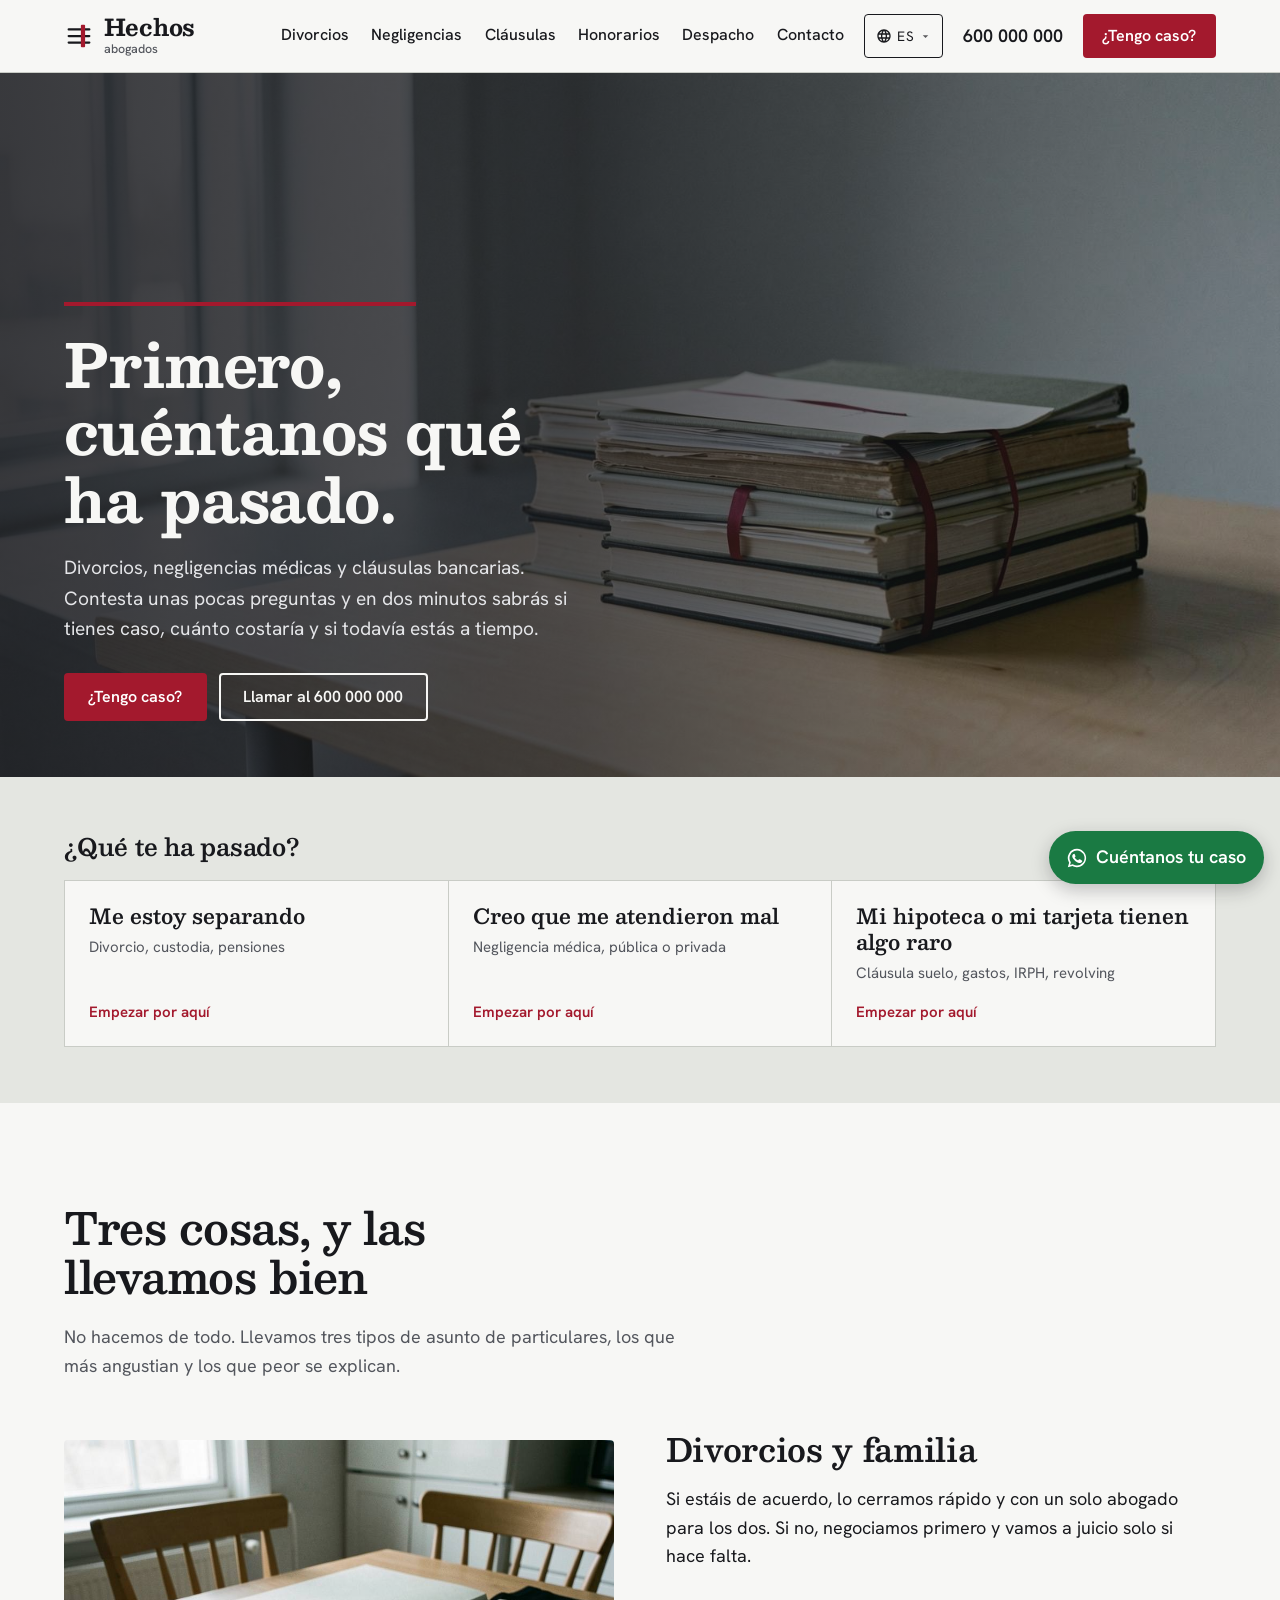
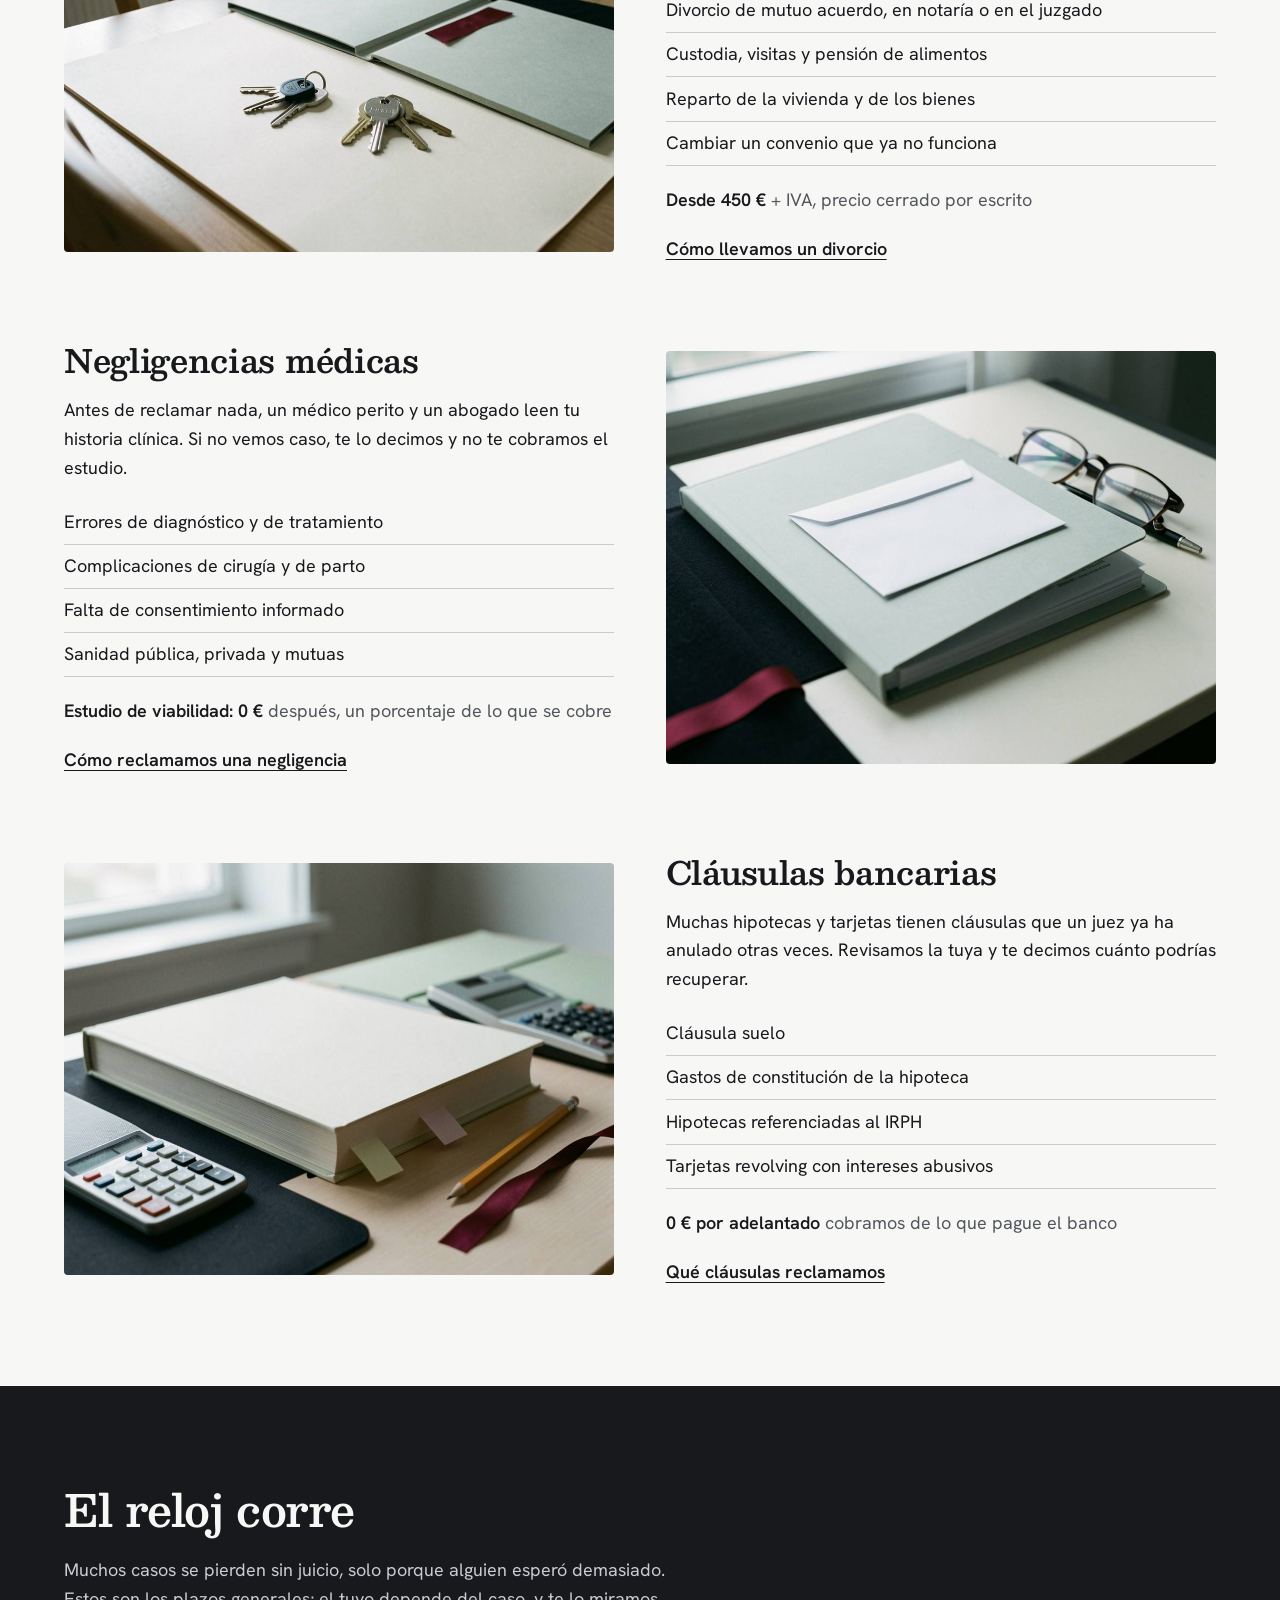
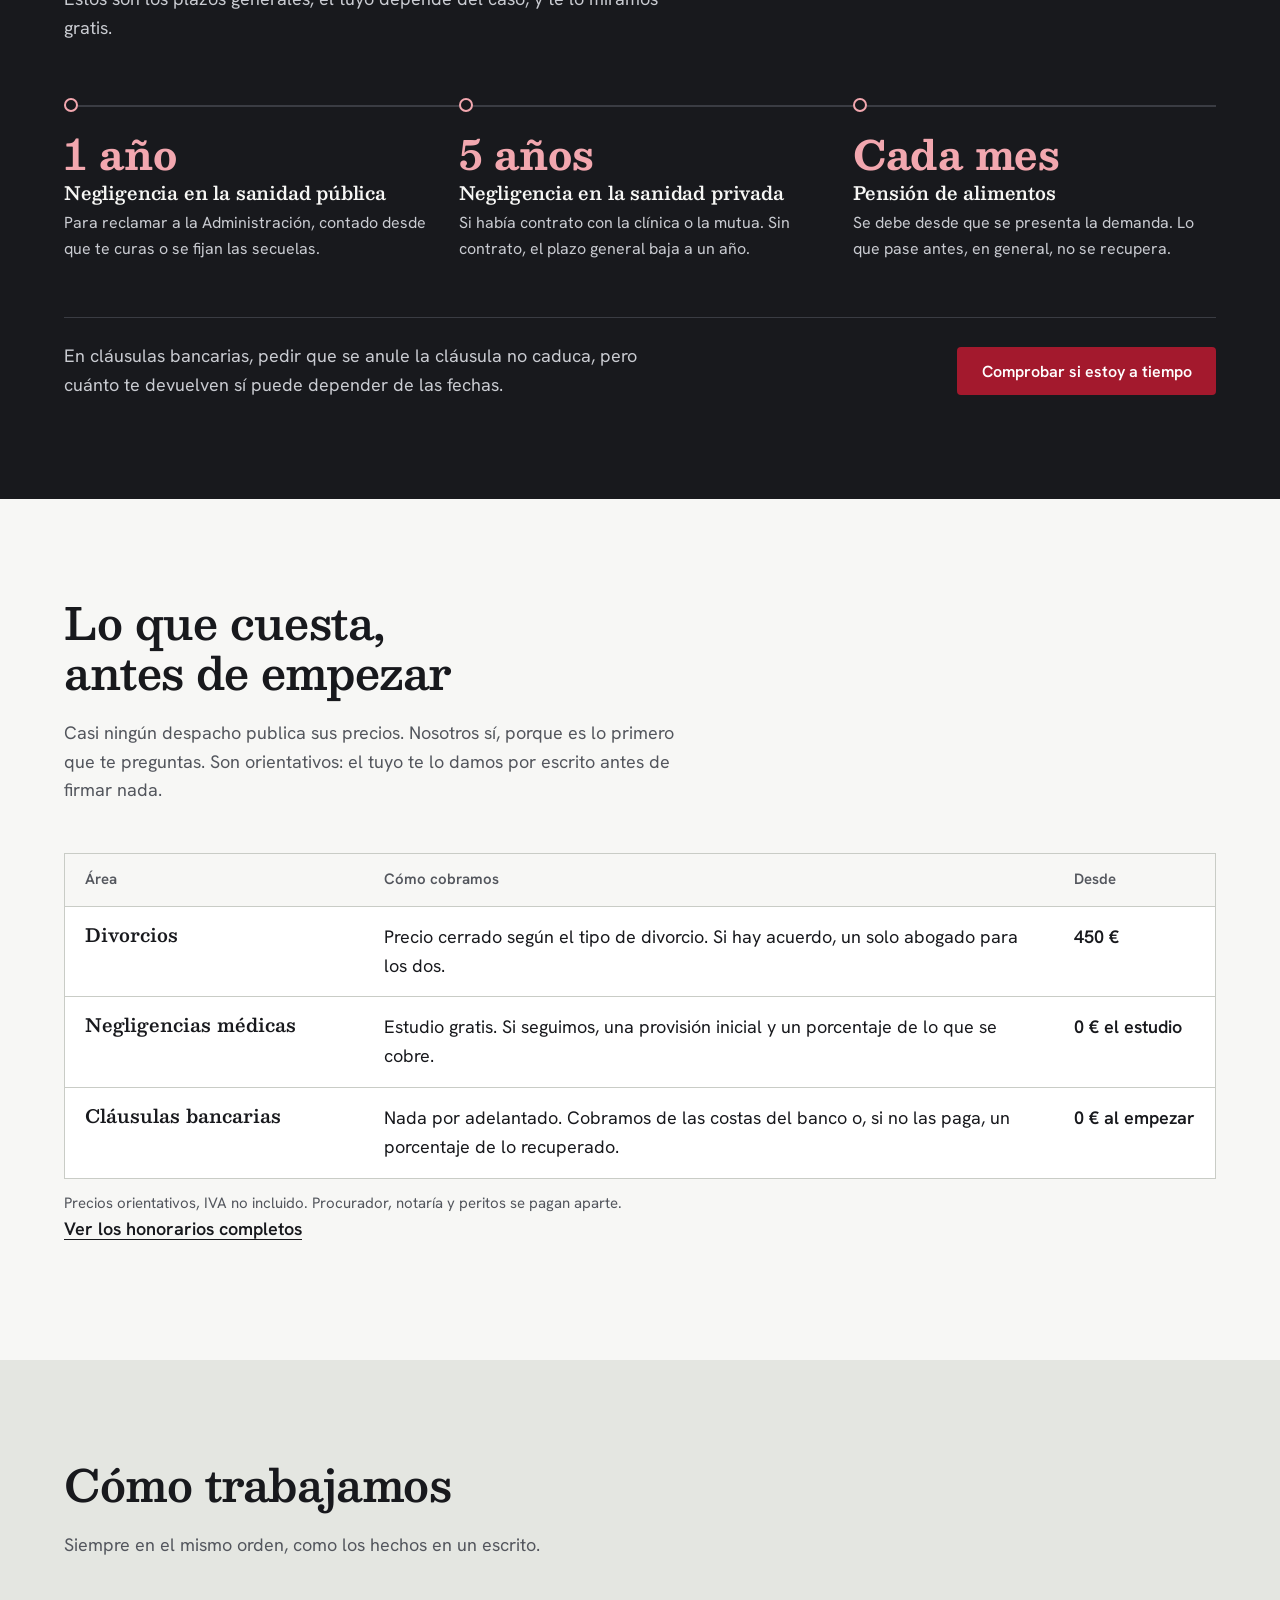
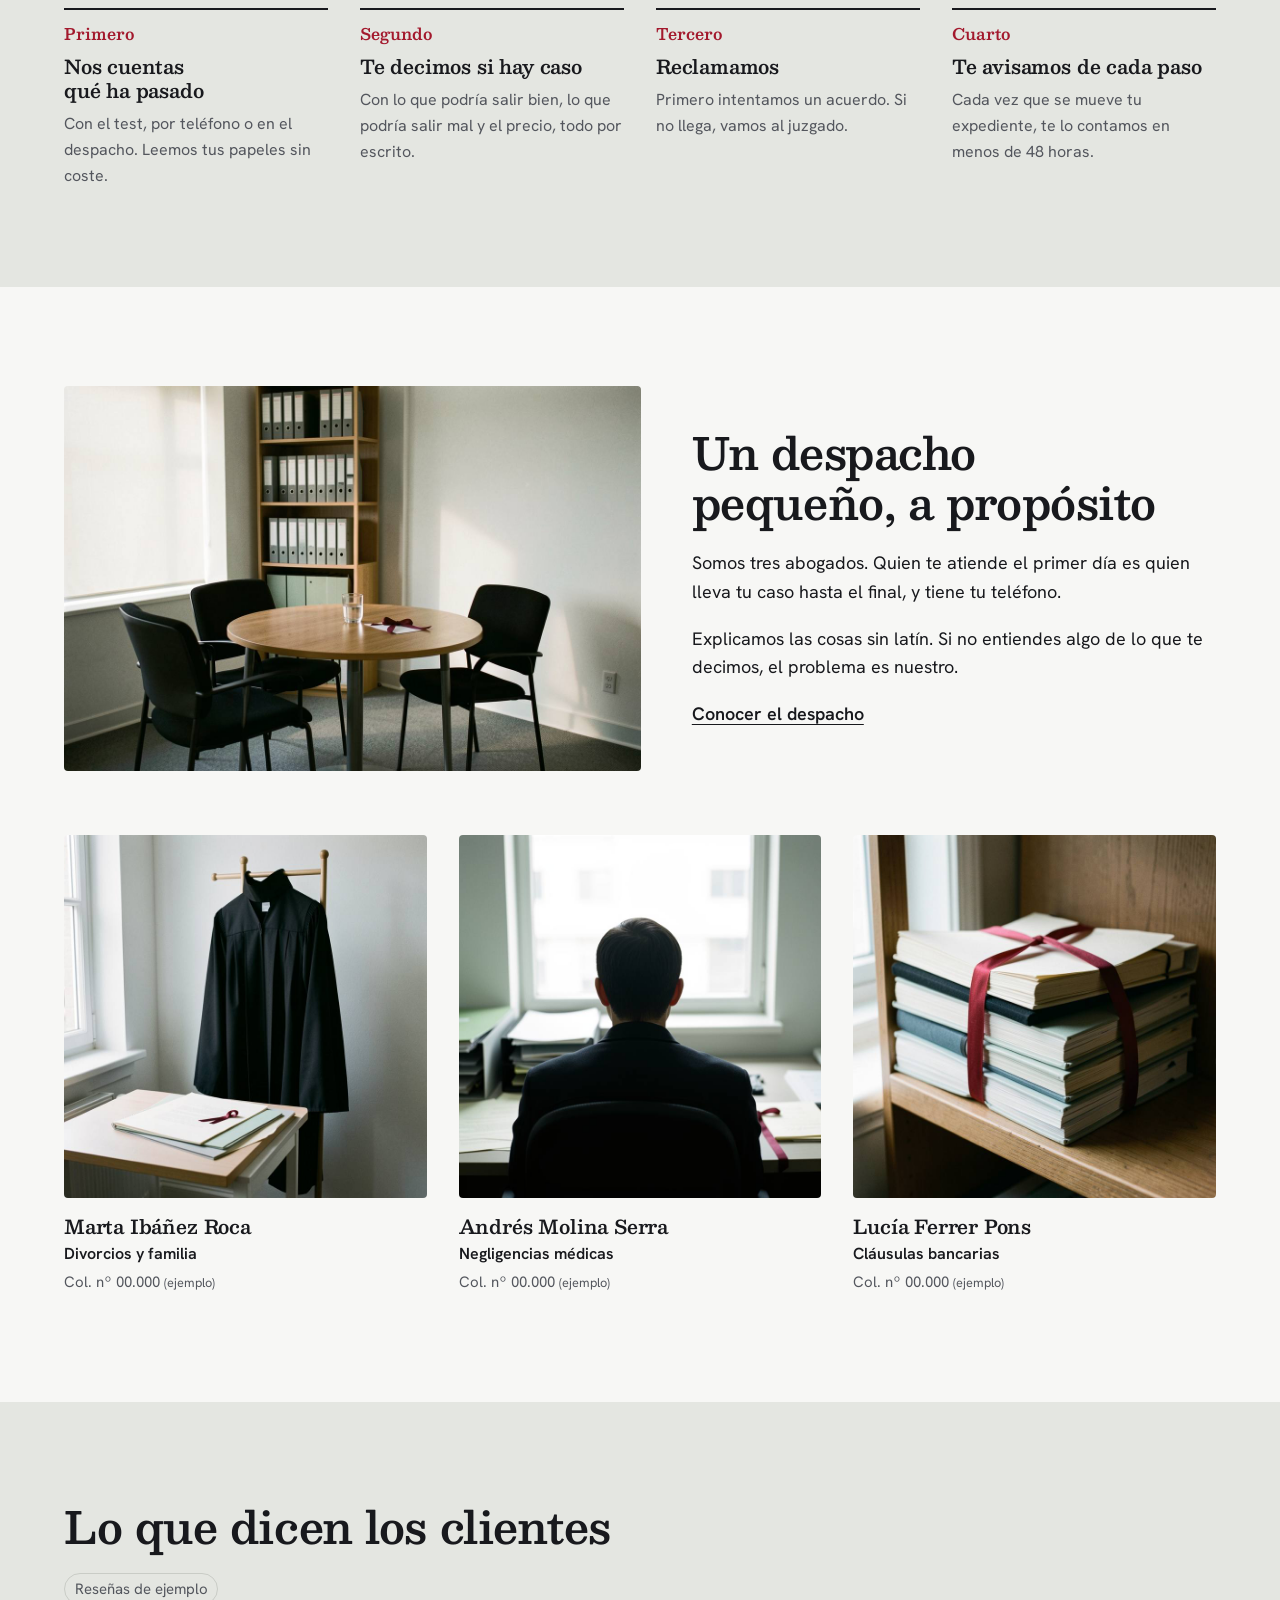
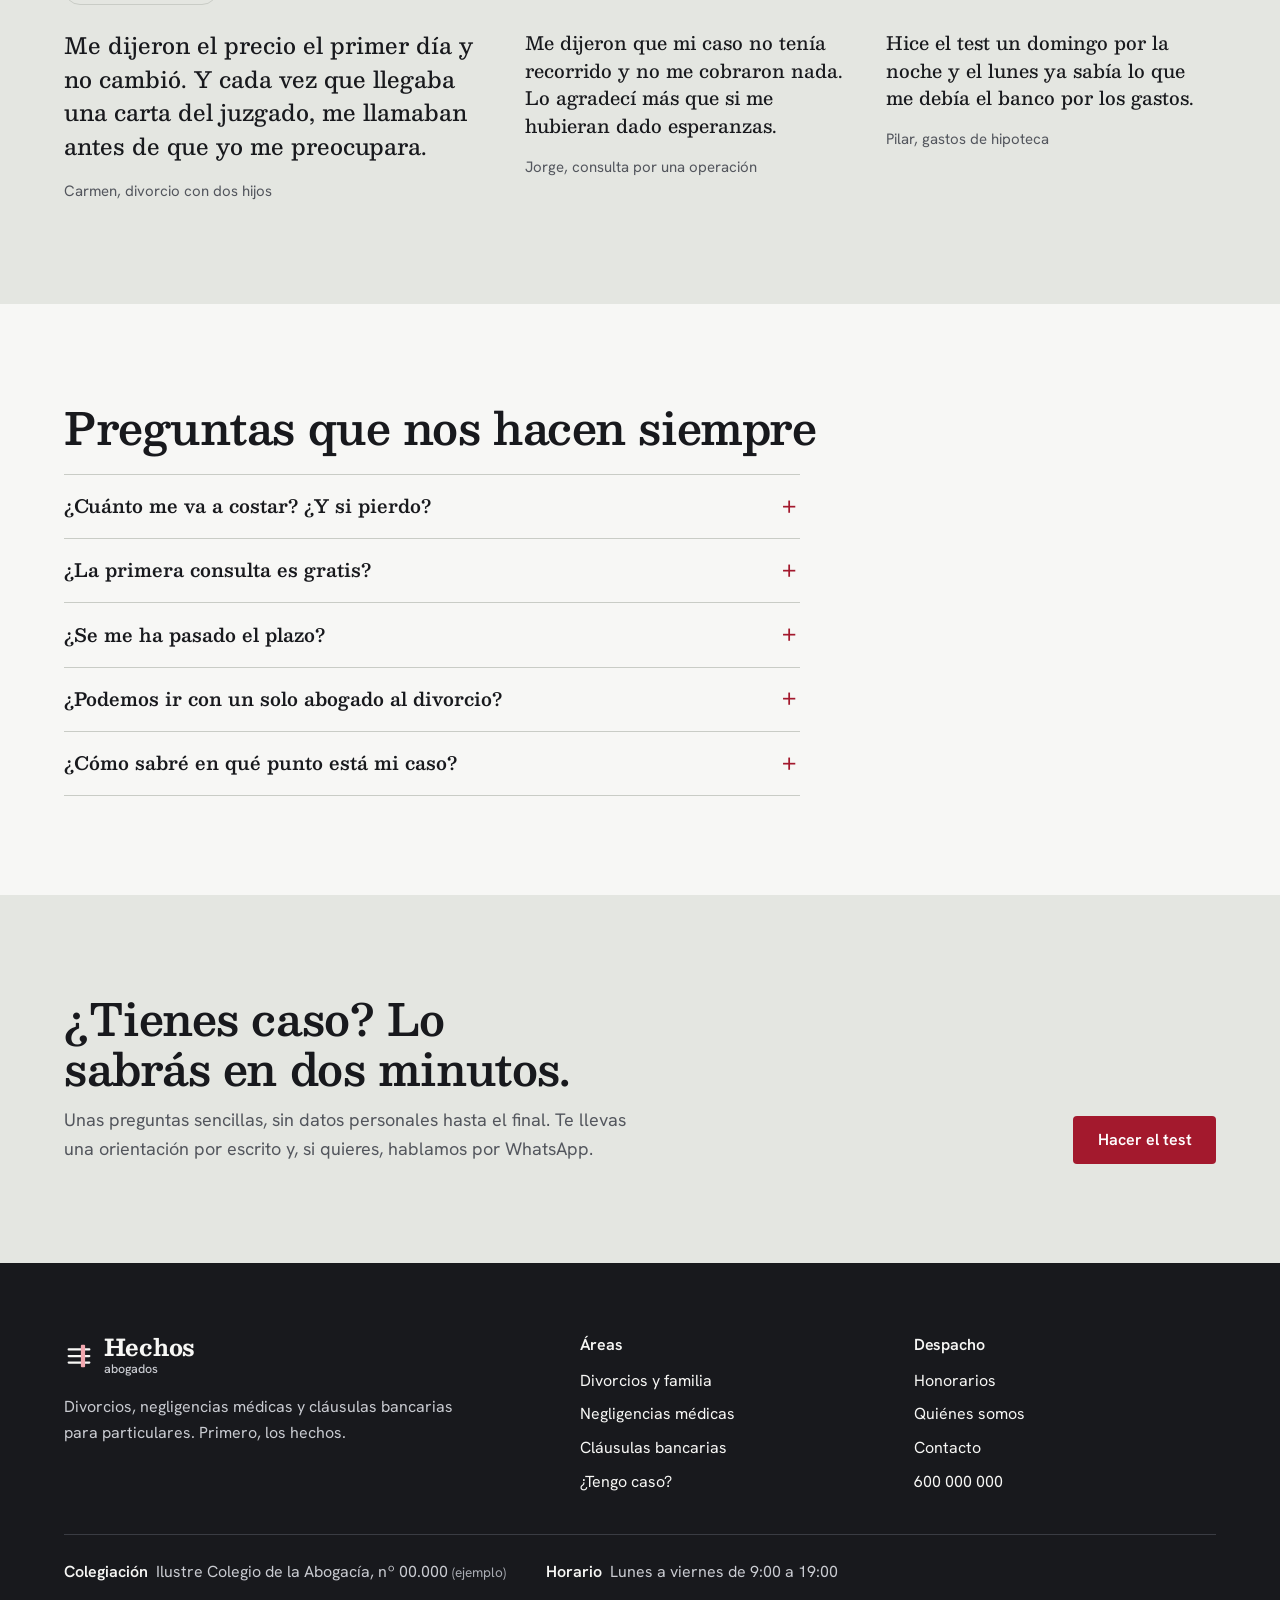
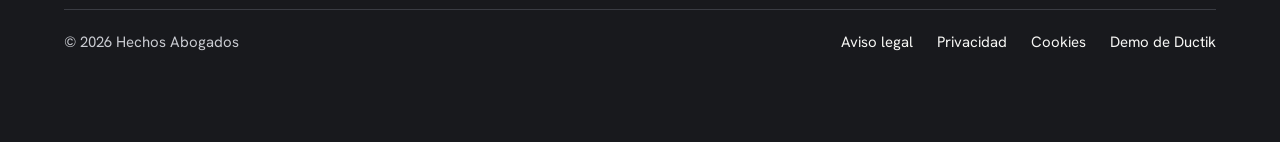
==== commit 0d5ebe7a: "Crèdit «Demo de Ductik» al peu, enllaçat a ductik.com Al final de la línia legal de totes les pàgine" ====
--- a/index.html
+++ b/index.html
@@ -5,6 +5,11 @@
   <meta name="viewport" content="width=device-width, initial-scale=1">
   <title>Hechos Abogados · Divorcios, negligencias médicas y cláusulas bancarias</title>
   <meta name="description" content="Despacho de abogados de divorcios, negligencias médicas y cláusulas bancarias. Cuéntanos qué ha pasado y en dos minutos sabrás si tienes caso, cuánto costaría y si estás a tiempo.">
+  <meta property="og:type" content="website">
+  <meta property="og:title" content="Hechos Abogados · Divorcios, negligencias médicas y cláusulas bancarias">
+  <meta property="og:description" content="Despacho de abogados de divorcios, negligencias médicas y cláusulas bancarias. Cuéntanos qué ha pasado y en dos minutos sabrás si tienes caso, cuánto costaría y si estás a tiempo.">
+  <meta property="og:image" content="https://hechos-abogados.pages.dev/assets/img/hero.jpg">
+  <meta name="twitter:card" content="summary_large_image">
   <!-- Web de demostració: no s'indexa (PLA.md §Honestedat). -->
   <meta name="robots" content="noindex, nofollow">
   <meta name="theme-color" content="#F7F7F5">
@@ -362,6 +367,7 @@
         <a href="aviso-legal.html">Aviso legal</a>
         <a href="privacidad.html">Privacidad</a>
         <a href="cookies.html">Cookies</a>
+        <a class="peu-ductik" href="https://ductik.com/">Demo de Ductik</a>
       </div>
     </div>
   </footer>
--- a/css/styles.css
+++ b/css/styles.css
@@ -470,3 +470,7 @@
 .tria-idioma-menu button:hover { background: var(--tria-hover); }
 .tria-idioma-menu button[aria-current='true'] { font-weight: 600; color: var(--tria-actiu); }
 .tria-idioma-menu button[aria-current='true']::after { content: '✓'; margin-left: auto; }
+
+/* Peu amb el crèdit «Demo de Ductik» (12/10/2026): marge a sota perquè, en arribar
+   al final, el botó flotant de WhatsApp no tapi l'última línia del peu. */
+body:has(.wa-flota) .peu { padding-bottom: 5.5rem; }
